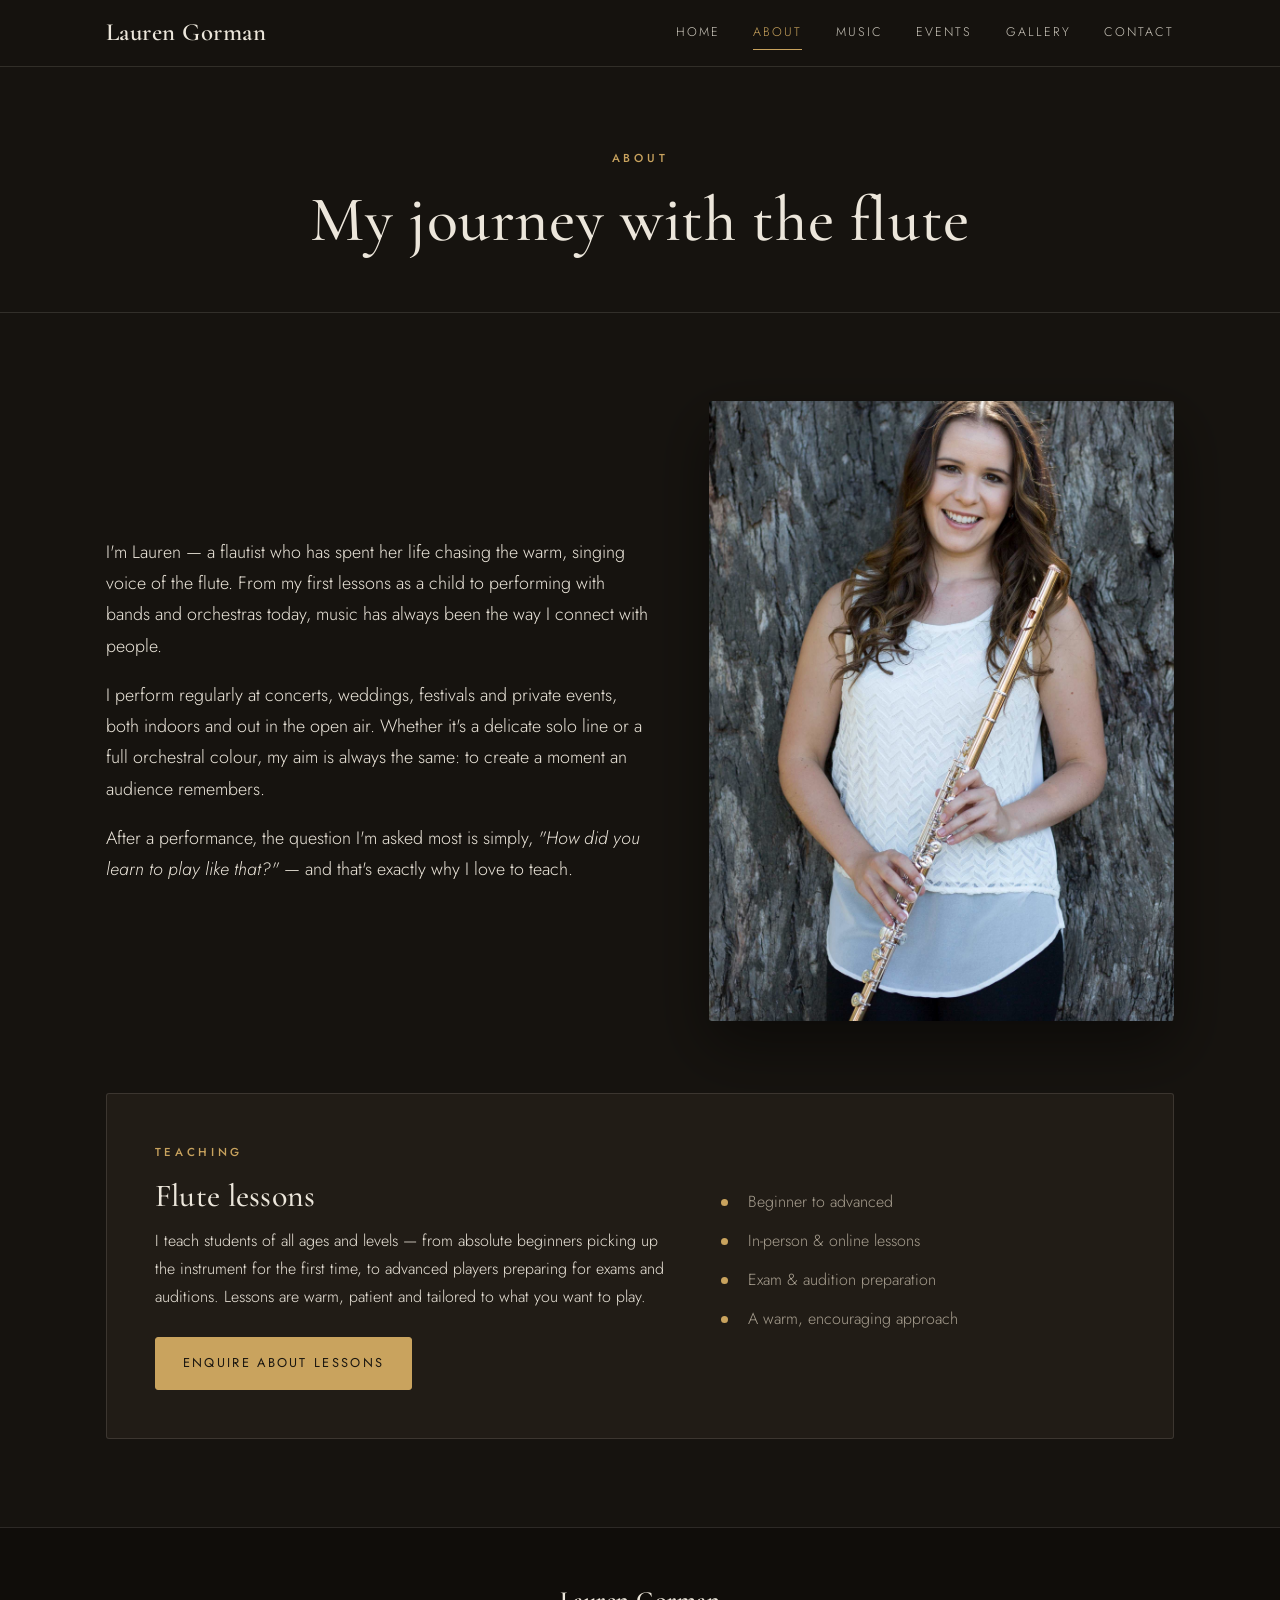
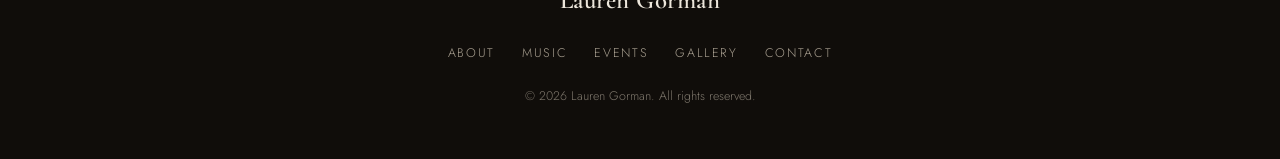
==== about.html @ fae6210b "Redesign as multi-page site with dark charcoal & gold theme Split into separate pages (Home, About, " ====
<!DOCTYPE html>
<html lang="en">
<head>
  <meta charset="UTF-8" />
  <meta name="viewport" content="width=device-width, initial-scale=1.0" />
  <title>About · Lauren Gorman</title>
  <meta name="description" content="Lauren Gorman's journey as a flautist — performing with orchestras and at events, and teaching flute to students of all levels." />

  <link rel="icon" href="data:image/svg+xml,%3Csvg xmlns='http://www.w3.org/2000/svg' viewBox='0 0 100 100'%3E%3Ctext y='.9em' font-size='90'%3E%F0%9F%8E%B5%3C/text%3E%3C/svg%3E" />
  <link rel="preconnect" href="https://fonts.googleapis.com" />
  <link rel="preconnect" href="https://fonts.gstatic.com" crossorigin />
  <link href="https://fonts.googleapis.com/css2?family=Cormorant+Garamond:ital,wght@0,400;0,500;0,600;1,400&family=Jost:wght@300;400;500&display=swap" rel="stylesheet" />
  <link rel="stylesheet" href="assets/css/style.css" />
</head>
<body>

  <header class="site-header" id="site-header">
    <div class="container header-inner">
      <a href="index.html" class="brand">Lauren&nbsp;Gorman</a>
      <nav class="nav" id="primary-nav" aria-label="Primary">
        <a href="index.html">Home</a>
        <a href="about.html" class="active">About</a>
        <a href="music.html">Music</a>
        <a href="events.html">Events</a>
        <a href="gallery.html">Gallery</a>
        <a href="contact.html">Contact</a>
      </nav>
      <button class="nav-toggle" id="nav-toggle" aria-label="Open menu" aria-expanded="false" aria-controls="primary-nav">
        <span></span><span></span><span></span>
      </button>
    </div>
  </header>

  <main>
    <div class="page-header">
      <div class="container">
        <p class="eyebrow">About</p>
        <h1>My journey with the flute</h1>
      </div>
    </div>

    <section class="section">
      <div class="container">
        <div class="about-grid">
          <div class="about-body reveal">
            <!-- TODO: Replace this bio with your own words. -->
            <p>
              I'm Lauren — a flautist who has spent her life chasing the warm,
              singing voice of the flute. From my first lessons as a child to
              performing with bands and orchestras today, music has always been
              the way I connect with people.
            </p>
            <p>
              I perform regularly at concerts, weddings, festivals and private
              events, both indoors and out in the open air. Whether it's a
              delicate solo line or a full orchestral colour, my aim is always
              the same: to create a moment an audience remembers.
            </p>
            <p>
              After a performance, the question I'm asked most is simply,
              <em>"How did you learn to play like that?"</em> — and that's exactly
              why I love to teach.
            </p>
          </div>

          <div class="about-portrait reveal">
            <img src="assets/img/lauren-12.jpg" alt="Lauren Gorman with her flute" />
          </div>
        </div>

        <!-- Teaching -->
        <div class="lessons reveal" id="lessons">
          <div class="lessons-grid">
            <div>
              <p class="eyebrow">Teaching</p>
              <h2>Flute lessons</h2>
              <p>
                I teach students of all ages and levels — from absolute beginners
                picking up the instrument for the first time, to advanced players
                preparing for exams and auditions. Lessons are warm, patient and
                tailored to what you want to play.
              </p>
              <a href="contact.html" class="btn btn-primary" style="margin-top:0.6rem">Enquire about lessons</a>
            </div>
            <ul class="tick-list">
              <li>Beginner to advanced</li>
              <li>In-person &amp; online lessons</li>
              <li>Exam &amp; audition preparation</li>
              <li>A warm, encouraging approach</li>
            </ul>
          </div>
        </div>
      </div>
    </section>
  </main>

  <footer class="site-footer">
    <div class="container footer-inner">
      <span class="brand">Lauren Gorman</span>
      <nav class="footer-nav" aria-label="Footer">
        <a href="about.html">About</a>
        <a href="music.html">Music</a>
        <a href="events.html">Events</a>
        <a href="gallery.html">Gallery</a>
        <a href="contact.html">Contact</a>
      </nav>
      <p class="copyright">© <span id="year"></span> Lauren Gorman. All rights reserved.</p>
    </div>
  </footer>

  <script src="assets/js/main.js"></script>
</body>
</html>
---- assets/css/style.css ----
/* =========================================================
   Lauren Gorman — Flautist
   Dark theme · Charcoal & Gold · multi-page
   ========================================================= */

:root {
  --bg:        #16130f;   /* near-black charcoal        */
  --surface:   #211c16;   /* cards / panels             */
  --surface-2: #2b251d;   /* hover / raised             */
  --text:      #ece6db;   /* warm off-white             */
  --muted:     #a89f90;   /* secondary text             */
  --line:      rgba(236, 230, 219, 0.13);
  --accent:    #c9a35e;   /* antique gold               */
  --accent-dk: #b08842;

  --serif: "Cormorant Garamond", Georgia, "Times New Roman", serif;
  --sans:  "Jost", -apple-system, BlinkMacSystemFont, "Segoe UI", sans-serif;

  --maxw: 1120px;
  --radius: 3px;
  --shadow: 0 24px 60px rgba(0, 0, 0, 0.45);
  --header-h: 76px;
}

/* ---------- Base ---------- */
* { box-sizing: border-box; }

html { scroll-behavior: smooth; }

body {
  margin: 0;
  font-family: var(--sans);
  font-weight: 300;
  color: var(--text);
  background: var(--bg);
  line-height: 1.75;
  -webkit-font-smoothing: antialiased;
}

img { max-width: 100%; display: block; }
a { color: inherit; text-decoration: none; }

h1, h2, h3 {
  font-family: var(--serif);
  font-weight: 500;
  line-height: 1.12;
  margin: 0;
  letter-spacing: 0.01em;
}
p { margin: 0 0 1rem; }
p:last-child { margin-bottom: 0; }

.container {
  width: 100%;
  max-width: var(--maxw);
  margin: 0 auto;
  padding: 0 1.6rem;
}

.eyebrow {
  font-family: var(--sans);
  font-weight: 500;
  text-transform: uppercase;
  letter-spacing: 0.32em;
  font-size: 0.72rem;
  color: var(--accent);
  margin: 0 0 1rem;
}

em { color: var(--text); font-style: italic; }

/* ---------- Buttons ---------- */
.btn {
  display: inline-block;
  font-family: var(--sans);
  font-weight: 400;
  font-size: 0.8rem;
  letter-spacing: 0.18em;
  text-transform: uppercase;
  padding: 0.9rem 1.7rem;
  border-radius: var(--radius);
  cursor: pointer;
  transition: all 0.25s ease;
  border: 1px solid transparent;
  white-space: nowrap;
}
.btn-primary {
  background: var(--accent);
  color: #1a1610;
  border-color: var(--accent);
}
.btn-primary:hover { background: var(--accent-dk); border-color: var(--accent-dk); }
.btn-ghost {
  background: transparent;
  color: var(--text);
  border-color: rgba(236, 230, 219, 0.32);
}
.btn-ghost:hover { border-color: var(--accent); color: var(--accent); }
.btn-sm { padding: 0.6rem 1.15rem; font-size: 0.72rem; }
.btn-block { width: 100%; text-align: center; }

.text-link {
  color: var(--accent);
  font-size: 0.95rem;
  letter-spacing: 0.04em;
  border-bottom: 1px solid transparent;
  transition: border-color 0.25s ease;
}
.text-link:hover { border-color: var(--accent); }

/* ---------- Header / Nav ---------- */
.site-header {
  position: fixed;
  top: 0; left: 0; right: 0;
  z-index: 50;
  padding: 0.7rem 0;
  background: rgba(22, 19, 15, 0.85);
  backdrop-filter: blur(10px);
  border-bottom: 1px solid var(--line);
  transition: background 0.35s ease, border-color 0.35s ease, padding 0.35s ease;
}
/* Transparent header only while at the top of the HOME page */
body.home .site-header {
  background: transparent;
  border-bottom-color: transparent;
}
body.home .site-header.scrolled {
  background: rgba(22, 19, 15, 0.9);
  border-bottom-color: var(--line);
}
.header-inner {
  display: flex;
  align-items: center;
  justify-content: space-between;
}
.brand {
  font-family: var(--serif);
  font-size: 1.55rem;
  font-weight: 600;
  letter-spacing: 0.02em;
  color: var(--text);
}
.nav { display: flex; gap: 2.1rem; }
.nav a {
  font-size: 0.78rem;
  letter-spacing: 0.16em;
  text-transform: uppercase;
  color: var(--text);
  position: relative;
  padding: 0.4rem 0;
  opacity: 0.85;
  transition: opacity 0.25s ease, color 0.25s ease;
}
.nav a::after {
  content: "";
  position: absolute;
  left: 0; bottom: 0;
  width: 0; height: 1px;
  background: var(--accent);
  transition: width 0.3s ease;
}
.nav a:hover { opacity: 1; color: var(--accent); }
.nav a:hover::after { width: 100%; }
.nav a.active { color: var(--accent); opacity: 1; }
.nav a.active::after { width: 100%; }

.nav-toggle {
  display: none;
  flex-direction: column;
  gap: 5px;
  background: none;
  border: 0;
  cursor: pointer;
  padding: 6px;
  z-index: 60;
}
.nav-toggle span {
  width: 24px; height: 2px;
  background: var(--text);
  transition: transform 0.3s ease, opacity 0.3s ease;
}
.nav-toggle.open span:nth-child(1) { transform: translateY(7px) rotate(45deg); }
.nav-toggle.open span:nth-child(2) { opacity: 0; }
.nav-toggle.open span:nth-child(3) { transform: translateY(-7px) rotate(-45deg); }

/* ---------- Home hero (full-bleed) ---------- */
.hero {
  position: relative;
  min-height: 100vh;
  min-height: 100svh;
  display: flex;
  align-items: flex-end;
  color: var(--text);
  overflow: hidden;
}
.hero-bg {
  position: absolute;
  inset: 0;
  z-index: 0;
  background-image: url("../img/lauren-12.jpg");
  background-size: cover;
  background-position: 50% 28%;
  transform: scale(1.04);
}
.hero::before {
  content: "";
  position: absolute;
  inset: 0;
  z-index: 1;
  background:
    linear-gradient(to top, rgba(15, 12, 9, 0.97) 0%, rgba(15, 12, 9, 0.86) 28%, rgba(15, 12, 9, 0.55) 50%, rgba(15, 12, 9, 0.4) 70%, rgba(15, 12, 9, 0.5) 100%),
    linear-gradient(to right, rgba(15, 12, 9, 0.55) 0%, rgba(15, 12, 9, 0.12) 58%, rgba(15, 12, 9, 0) 85%);
}
.hero-inner {
  position: relative;
  z-index: 2;
  padding-bottom: 9vh;
  padding-top: calc(var(--header-h) + 2rem);
  max-width: 760px;
}
.hero .eyebrow { color: var(--accent); }
.hero h1 {
  font-size: clamp(3.4rem, 9vw, 6.6rem);
  line-height: 1.02;
  margin-bottom: 1.3rem;
  text-shadow: 0 2px 30px rgba(0, 0, 0, 0.4);
}
.hero .lede {
  font-size: clamp(1.1rem, 2.2vw, 1.35rem);
  color: #e6ddcd;
  max-width: 38ch;
  margin-bottom: 2.2rem;
  font-weight: 300;
}
.hero-actions { display: flex; flex-wrap: wrap; gap: 0.9rem; }

/* ---------- Page header (inner pages) ---------- */
.page-header {
  padding: calc(var(--header-h) + 4.5rem) 0 3.5rem;
  text-align: center;
  border-bottom: 1px solid var(--line);
}
.page-header h1 { font-size: clamp(2.6rem, 6vw, 4rem); }
.page-header .sub { color: var(--muted); margin-top: 0.9rem; font-size: 1.1rem; }

/* ---------- Sections ---------- */
.section { padding: 5.5rem 0; }
.section-tight { padding: 4rem 0; }
.section-head {
  text-align: center;
  max-width: 640px;
  margin: 0 auto 3rem;
}
.section-head h2 { font-size: clamp(2rem, 4vw, 2.8rem); }
.section-sub { color: var(--muted); margin-top: 0.7rem; font-size: 1.05rem; }

.divider { height: 1px; background: var(--line); border: 0; margin: 0; }

/* ---------- About ---------- */
.about-grid {
  display: grid;
  grid-template-columns: 1fr 0.85fr;
  gap: 3.5rem;
  align-items: center;
}
.about-portrait img {
  width: 100%;
  border-radius: var(--radius);
  box-shadow: var(--shadow);
  aspect-ratio: 3 / 4;
  object-fit: cover;
  filter: grayscale(0.1) contrast(1.02);
}
.about-body p { font-size: 1.12rem; }
.about-body p + p { margin-top: 1.1rem; }

.lessons {
  margin-top: 4.5rem;
  background: var(--surface);
  border: 1px solid var(--line);
  border-radius: var(--radius);
  padding: 3rem;
}
.lessons h2 { font-size: 2rem; margin-bottom: 0.8rem; }
.lessons-grid {
  display: grid;
  grid-template-columns: 1.3fr 1fr;
  gap: 2.5rem;
  align-items: center;
}
.tick-list { list-style: none; padding: 0; margin: 0; }
.tick-list li {
  position: relative;
  padding-left: 1.7rem;
  margin-bottom: 0.7rem;
  color: var(--muted);
}
.tick-list li::before {
  content: "";
  position: absolute;
  left: 0; top: 0.7em;
  width: 7px; height: 7px;
  background: var(--accent);
  border-radius: 50%;
}

/* ---------- Music ---------- */
.music-grid {
  display: grid;
  grid-template-columns: 1fr 1fr;
  gap: 1.6rem;
  max-width: 900px;
  margin: 0 auto;
}
.music-item {
  background: var(--surface);
  border: 1px solid var(--line);
  border-radius: var(--radius);
  padding: 0.7rem;
}
.music-item iframe { display: block; border-radius: 2px; }
.center-link { text-align: center; margin-top: 2.4rem; }

/* ---------- Events ---------- */
.event-list { list-style: none; margin: 0 auto; padding: 0; max-width: 820px; }
.event {
  display: grid;
  grid-template-columns: auto 1fr auto;
  gap: 1.8rem;
  align-items: center;
  padding: 1.8rem 0;
  border-bottom: 1px solid var(--line);
}
.event:first-child { border-top: 1px solid var(--line); }
.event-date {
  display: flex;
  flex-direction: column;
  align-items: center;
  justify-content: center;
  width: 76px; height: 76px;
  border: 1px solid var(--accent);
  border-radius: var(--radius);
  color: var(--accent);
}
.event-date .day { font-family: var(--serif); font-size: 1.8rem; line-height: 1; }
.event-date .mon { text-transform: uppercase; letter-spacing: 0.15em; font-size: 0.68rem; }
.event-info h3 { font-size: 1.5rem; margin-bottom: 0.25rem; }
.event-meta { color: var(--accent); font-size: 0.82rem; letter-spacing: 0.07em; margin-bottom: 0.45rem; }
.event-info p:last-child { color: var(--muted); }

/* ---------- Gallery ---------- */
.gallery-grid {
  display: grid;
  grid-template-columns: repeat(3, 1fr);
  gap: 1rem;
}
.gallery-item {
  margin: 0;
  aspect-ratio: 1 / 1;
  overflow: hidden;
  border-radius: var(--radius);
  background: var(--surface);
}
.gallery-item img {
  width: 100%; height: 100%;
  object-fit: cover;
  cursor: zoom-in;
  transition: transform 0.6s ease, filter 0.4s ease;
  filter: grayscale(0.08);
}
.gallery-item:not(.placeholder):hover img { transform: scale(1.06); filter: none; }
.gallery-item.placeholder {
  display: flex;
  align-items: center;
  justify-content: center;
  border: 1px dashed var(--line);
  background:
    repeating-linear-gradient(45deg, transparent, transparent 13px, rgba(201,163,94,0.05) 13px, rgba(201,163,94,0.05) 26px);
}
.gallery-item.placeholder span {
  font-size: 0.74rem;
  letter-spacing: 0.2em;
  text-transform: uppercase;
  color: var(--muted);
}

/* ---------- Contact ---------- */
.contact-grid {
  display: grid;
  grid-template-columns: 1fr 1fr;
  gap: 3.5rem;
  align-items: start;
}
.contact-details { list-style: none; padding: 0; margin: 0 0 1.8rem; }
.contact-details li {
  padding: 1rem 0;
  border-bottom: 1px solid var(--line);
  display: flex;
  flex-direction: column;
}
.contact-details .label {
  font-size: 0.7rem;
  text-transform: uppercase;
  letter-spacing: 0.22em;
  color: var(--accent);
  margin-bottom: 0.2rem;
}
.contact-details a:hover { color: var(--accent); }

.social { display: flex; gap: 1rem; margin: 1.8rem 0 2.6rem; }
.social a {
  width: 46px; height: 46px;
  display: flex; align-items: center; justify-content: center;
  border: 1px solid var(--line);
  border-radius: 50%;
  color: var(--text);
  transition: all 0.25s ease;
}
.social a:hover { border-color: var(--accent); color: var(--accent); transform: translateY(-3px); }

.subscribe h3 { font-size: 1.6rem; margin-bottom: 0.4rem; }
.subscribe p { color: var(--muted); margin-bottom: 1rem; }
.subscribe-form { display: flex; gap: 0.6rem; flex-wrap: wrap; }
.subscribe-form input { flex: 1 1 200px; }

/* Forms */
input, textarea {
  width: 100%;
  font-family: var(--sans);
  font-size: 1rem;
  font-weight: 300;
  color: var(--text);
  background: var(--surface);
  border: 1px solid var(--line);
  border-radius: var(--radius);
  padding: 0.85rem 0.95rem;
  transition: border-color 0.25s ease, background 0.25s ease;
}
input::placeholder, textarea::placeholder { color: #7e776c; }
input:focus, textarea:focus { outline: none; border-color: var(--accent); background: var(--surface-2); }
textarea { resize: vertical; }

.contact-form label { display: block; margin-bottom: 1.2rem; }
.contact-form label span {
  display: block;
  font-size: 0.72rem;
  text-transform: uppercase;
  letter-spacing: 0.18em;
  color: var(--muted);
  margin-bottom: 0.45rem;
}

/* ---------- Footer ---------- */
.site-footer {
  background: #100d0a;
  border-top: 1px solid var(--line);
  padding: 3.2rem 0;
}
.footer-inner {
  display: flex;
  flex-direction: column;
  align-items: center;
  gap: 1.3rem;
  text-align: center;
}
.footer-nav { display: flex; gap: 1.7rem; flex-wrap: wrap; justify-content: center; }
.footer-nav a {
  font-size: 0.78rem;
  letter-spacing: 0.13em;
  text-transform: uppercase;
  color: var(--muted);
}
.footer-nav a:hover { color: var(--accent); }
.copyright { font-size: 0.78rem; color: #7e776c; margin: 0; }

/* ---------- Lightbox ---------- */
.lightbox {
  position: fixed;
  inset: 0;
  background: rgba(8, 6, 4, 0.94);
  display: none;
  align-items: center;
  justify-content: center;
  z-index: 100;
  padding: 2rem;
}
.lightbox.open { display: flex; }
.lightbox img {
  max-width: 90vw;
  max-height: 88vh;
  border-radius: var(--radius);
  box-shadow: var(--shadow);
}
.lightbox-close {
  position: absolute;
  top: 1.2rem; right: 1.6rem;
  background: none;
  border: 0;
  color: var(--text);
  font-size: 2.6rem;
  line-height: 1;
  cursor: pointer;
}
.lightbox-close:hover { color: var(--accent); }

/* ---------- Scroll reveal ---------- */
.reveal {
  opacity: 0;
  transform: translateY(26px);
  transition: opacity 0.8s ease, transform 0.8s ease;
}
.reveal.in-view { opacity: 1; transform: none; }

/* =========================================================
   Responsive
   ========================================================= */
@media (max-width: 880px) {
  .about-grid,
  .lessons-grid,
  .music-grid,
  .contact-grid { grid-template-columns: 1fr; gap: 2.2rem; }

  .about-portrait { max-width: 380px; }
  .gallery-grid { grid-template-columns: repeat(2, 1fr); }

  /* Mobile slide-in nav */
  .nav {
    position: fixed;
    top: 0; right: 0;
    height: 100vh; height: 100svh;
    width: min(78vw, 320px);
    background: var(--surface);
    box-shadow: -14px 0 50px rgba(0, 0, 0, 0.5);
    flex-direction: column;
    gap: 1.5rem;
    padding: 6rem 2rem 2rem;
    transform: translateX(100%);
    transition: transform 0.35s ease;
  }
  .nav.open { transform: translateX(0); }
  .nav a { font-size: 1rem; opacity: 1; }
  .nav-toggle { display: flex; }
  /* Header always solid on mobile, even on home */
  body.home .site-header { background: rgba(22, 19, 15, 0.9); border-bottom-color: var(--line); }
}

@media (max-width: 560px) {
  .section { padding: 4rem 0; }
  .lessons { padding: 2rem 1.5rem; }
  .event { grid-template-columns: auto 1fr; }
  .event-action { grid-column: 1 / -1; }
  .gallery-grid { grid-template-columns: 1fr 1fr; }
  .subscribe-form { flex-direction: column; }
  .subscribe-form .btn { width: 100%; }
  .hero-actions .btn { flex: 1 1 auto; text-align: center; }
}

/* Reduced motion */
@media (prefers-reduced-motion: reduce) {
  html { scroll-behavior: auto; }
  .reveal { opacity: 1; transform: none; transition: none; }
  * { transition: none !important; }
}
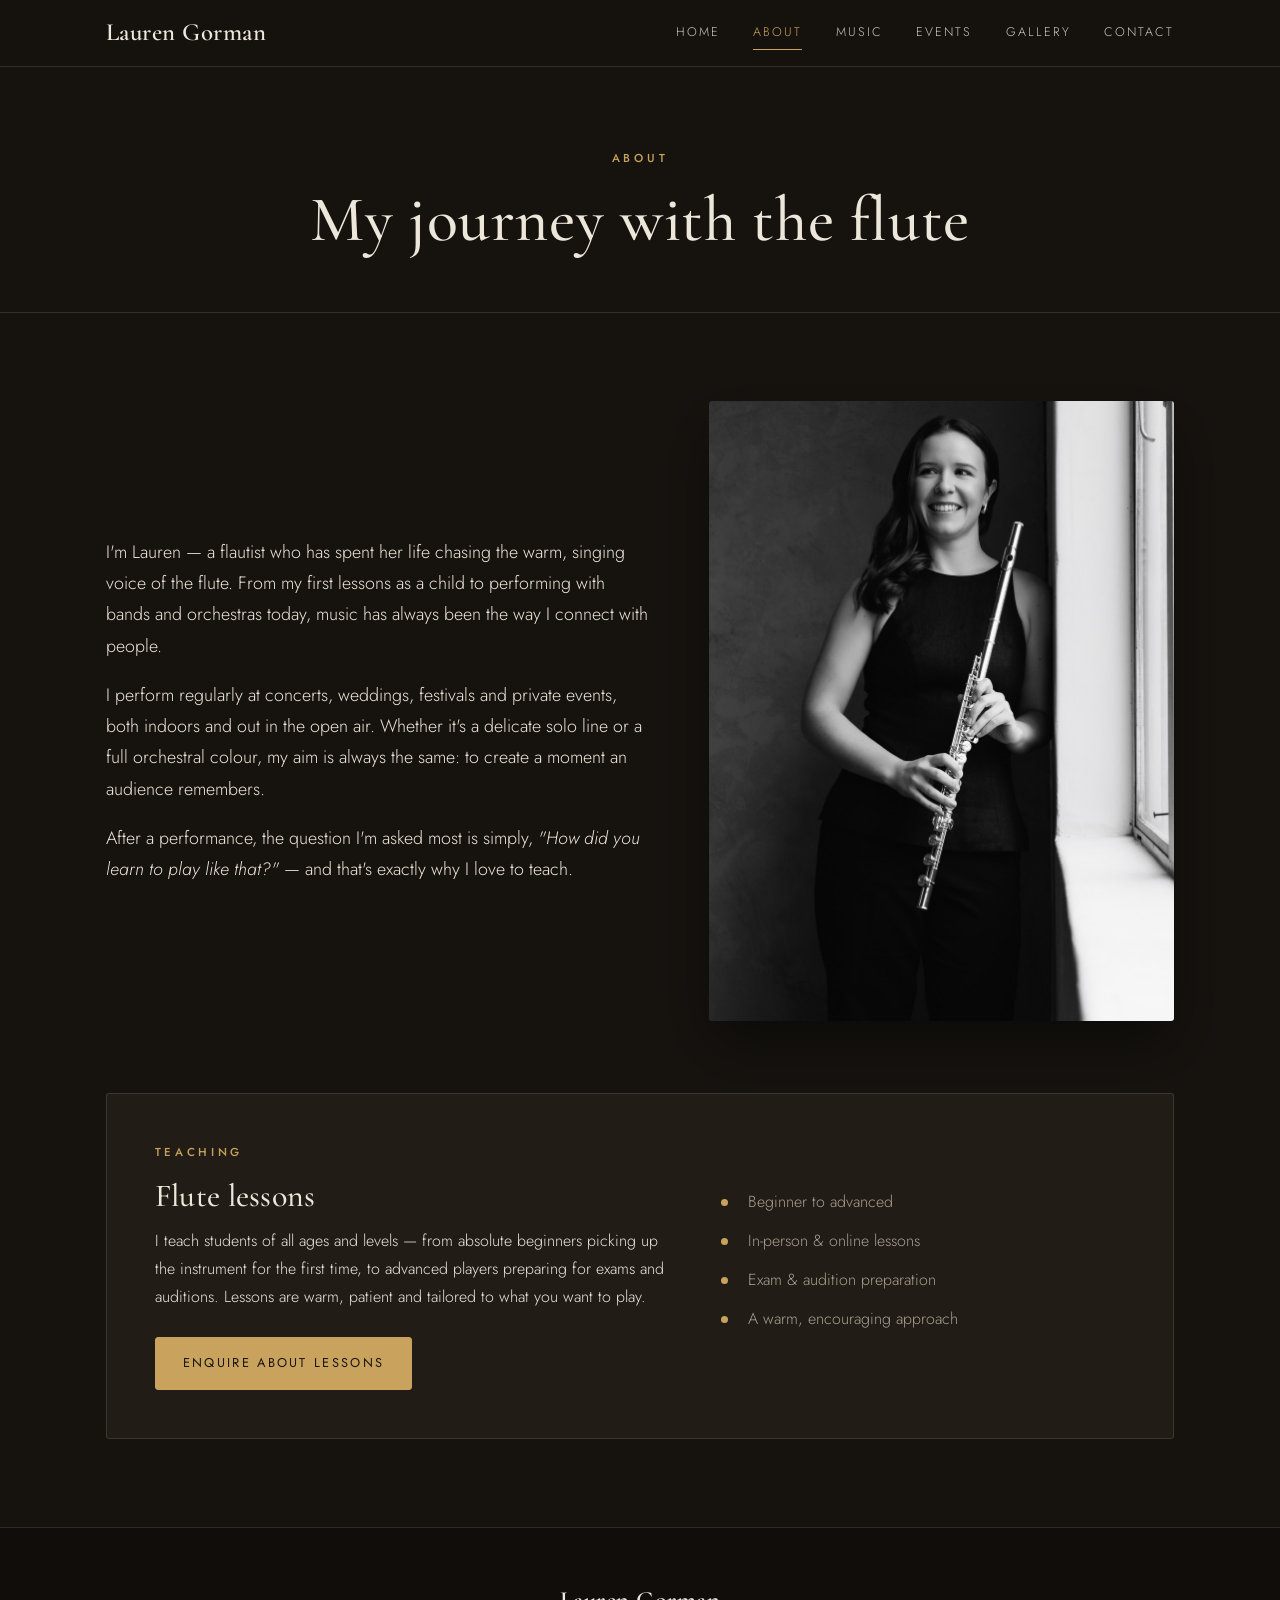
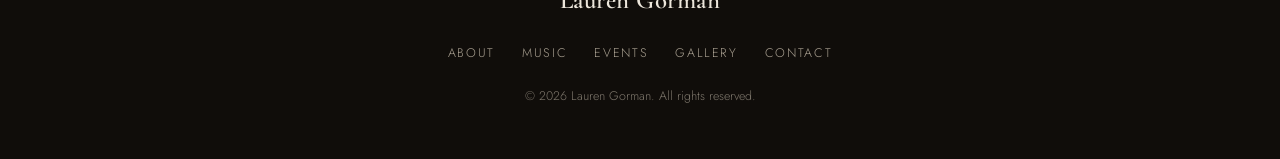
==== commit 9d169098: "Redesign home, add cover + B&W About photo, add real events, wire form - Home: plain image-driven he" ====
--- a/about.html
+++ b/about.html
@@ -64,7 +64,7 @@
           </div>
 
           <div class="about-portrait reveal">
-            <img src="assets/img/lauren-12.jpg" alt="Lauren Gorman with her flute" />
+            <img src="assets/img/about-portrait.jpg" alt="Lauren Gorman with her flute" />
           </div>
         </div>
 
--- a/assets/css/style.css
+++ b/assets/css/style.css
@@ -197,10 +197,10 @@
   position: absolute;
   inset: 0;
   z-index: 0;
-  background-image: url("../img/lauren-12.jpg");
+  background-image: url("../img/cover.jpg");
   background-size: cover;
-  background-position: 50% 28%;
-  transform: scale(1.04);
+  background-position: 50% 25%;
+  transform: scale(1.02);
 }
 .hero::before {
   content: "";
@@ -231,6 +231,15 @@
   max-width: 38ch;
   margin-bottom: 2.2rem;
   font-weight: 300;
+}
+.hero .hero-sub {
+  font-family: var(--sans);
+  font-weight: 400;
+  font-size: 0.82rem;
+  letter-spacing: 0.3em;
+  text-transform: uppercase;
+  color: var(--muted);
+  margin: 0.7rem 0 0;
 }
 .hero-actions { display: flex; flex-wrap: wrap; gap: 0.9rem; }
 
@@ -545,14 +554,41 @@
 }
 
 @media (max-width: 560px) {
-  .section { padding: 4rem 0; }
-  .lessons { padding: 2rem 1.5rem; }
-  .event { grid-template-columns: auto 1fr; }
+  .section { padding: 3.5rem 0; }
+  .lessons { padding: 2rem 1.4rem; margin-top: 3rem; }
+  .lessons-grid { gap: 1.6rem; }
+  .lessons h2 { font-size: 1.8rem; }
+
+  .event { grid-template-columns: auto 1fr; gap: 1.1rem 1.2rem; padding: 1.4rem 0; }
   .event-action { grid-column: 1 / -1; }
-  .gallery-grid { grid-template-columns: 1fr 1fr; }
+  .event-date { width: 64px; height: 64px; }
+  .event-info h3 { font-size: 1.3rem; }
+
+  .gallery-grid { grid-template-columns: 1fr 1fr; gap: 0.7rem; }
   .subscribe-form { flex-direction: column; }
+  .subscribe-form input { flex: 0 0 auto; width: 100%; } /* avoid 200px flex-basis becoming the height when stacked */
   .subscribe-form .btn { width: 100%; }
-  .hero-actions .btn { flex: 1 1 auto; text-align: center; }
+
+  /* Inner page headers: trim the empty space at the top */
+  .page-header { padding: calc(var(--header-h) + 2.2rem) 0 2.4rem; }
+  .page-header .sub { font-size: 1rem; }
+  .section-head { margin-bottom: 2.2rem; }
+
+  /* Hero: lighter and less "stacked" on phones */
+  .hero .eyebrow { font-size: 0.64rem; letter-spacing: 0.22em; margin-bottom: 0.8rem; }
+  .hero h1 { font-size: clamp(2.3rem, 10.5vw, 3rem); margin-bottom: 0.9rem; }
+  .hero .lede { font-size: 1.05rem; margin-bottom: 1.7rem; }
+  .hero-inner { padding-bottom: 7vh; }
+
+  .hero-actions { gap: 0.7rem; }
+  .hero-actions .btn {
+    flex: 1 1 0;
+    text-align: center;
+    padding: 0.85rem 0.6rem;
+    font-size: 0.72rem;
+    letter-spacing: 0.12em;
+  }
+  .hero-actions .btn-primary { flex-basis: 100%; } /* Listen on its own row, the two others share the next */
 }
 
 /* Reduced motion */
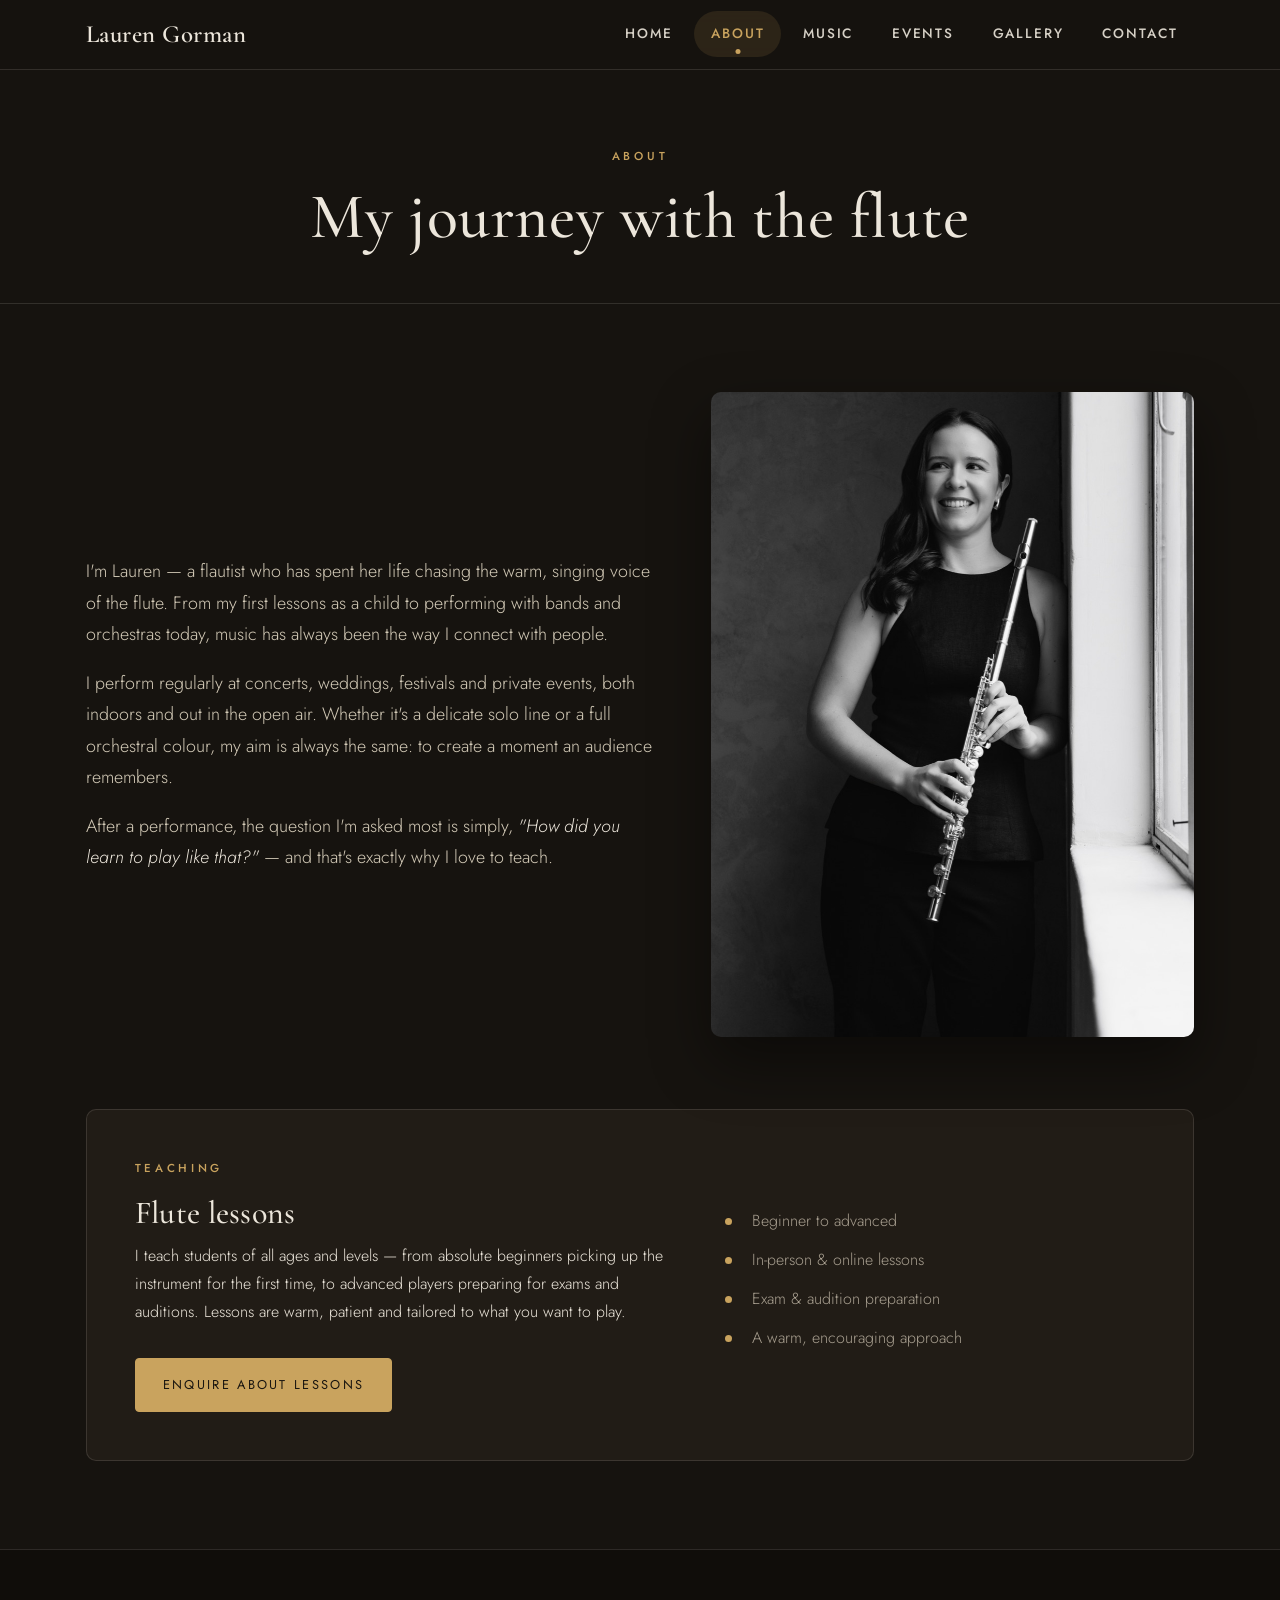
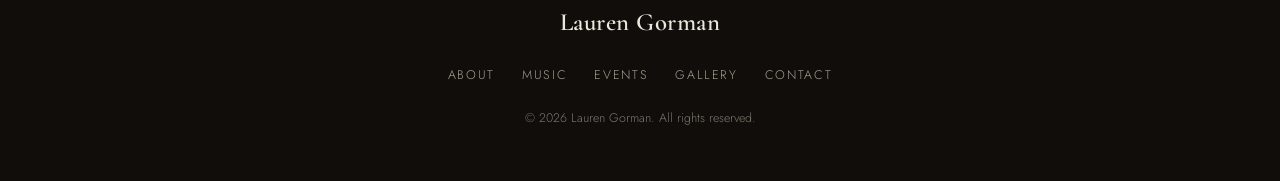
==== commit 593b3e2c: "Multi-page site with full-image hero and interactive nav - Show the whole cover photo on the home he" ====
--- a/about.html
+++ b/about.html
@@ -4,7 +4,7 @@
   <meta charset="UTF-8" />
   <meta name="viewport" content="width=device-width, initial-scale=1.0" />
   <title>About · Lauren Gorman</title>
-  <meta name="description" content="Lauren Gorman's journey as a flautist — performing with orchestras and at events, and teaching flute to students of all levels." />
+  <meta name="description" content="Lauren Gorman's journey as a flautist — performing with Orchestra Victoria and teaching flute to students of all levels." />
 
   <link rel="icon" href="data:image/svg+xml,%3Csvg xmlns='http://www.w3.org/2000/svg' viewBox='0 0 100 100'%3E%3Ctext y='.9em' font-size='90'%3E%F0%9F%8E%B5%3C/text%3E%3C/svg%3E" />
   <link rel="preconnect" href="https://fonts.googleapis.com" />
@@ -14,7 +14,7 @@
 </head>
 <body>
 
-  <header class="site-header" id="site-header">
+  <header class="site-header scrolled" id="site-header">
     <div class="container header-inner">
       <a href="index.html" class="brand">Lauren&nbsp;Gorman</a>
       <nav class="nav" id="primary-nav" aria-label="Primary">
@@ -43,7 +43,7 @@
       <div class="container">
         <div class="about-grid">
           <div class="about-body reveal">
-            <!-- TODO: Replace this bio with your own words. -->
+            <!-- TODO: replace this bio with your own words. -->
             <p>
               I'm Lauren — a flautist who has spent her life chasing the warm,
               singing voice of the flute. From my first lessons as a child to
@@ -68,19 +68,18 @@
           </div>
         </div>
 
-        <!-- Teaching -->
         <div class="lessons reveal" id="lessons">
           <div class="lessons-grid">
             <div>
               <p class="eyebrow">Teaching</p>
-              <h2>Flute lessons</h2>
+              <h3>Flute lessons</h3>
               <p>
                 I teach students of all ages and levels — from absolute beginners
                 picking up the instrument for the first time, to advanced players
                 preparing for exams and auditions. Lessons are warm, patient and
                 tailored to what you want to play.
               </p>
-              <a href="contact.html" class="btn btn-primary" style="margin-top:0.6rem">Enquire about lessons</a>
+              <a href="contact.html" class="btn btn-primary" style="margin-top:1rem">Enquire about lessons</a>
             </div>
             <ul class="tick-list">
               <li>Beginner to advanced</li>
--- a/assets/css/style.css
+++ b/assets/css/style.css
@@ -1,31 +1,45 @@
 /* =========================================================
    Lauren Gorman — Flautist
-   Dark theme · Charcoal & Gold · multi-page
+   One-page · Dark Charcoal & Gold
    ========================================================= */
 
 :root {
-  --bg:        #16130f;   /* near-black charcoal        */
-  --surface:   #211c16;   /* cards / panels             */
-  --surface-2: #2b251d;   /* hover / raised             */
-  --text:      #ece6db;   /* warm off-white             */
-  --muted:     #a89f90;   /* secondary text             */
-  --line:      rgba(236, 230, 219, 0.13);
-  --accent:    #c9a35e;   /* antique gold               */
-  --accent-dk: #b08842;
-
+  /* Palette */
+  --bg:         #16130f;   /* near-black charcoal        */
+  --bg-alt:     #1c1813;   /* alternating section        */
+  --surface:    #211c16;   /* cards / inputs / raised    */
+  --surface-2:  #2b251d;   /* hover / stronger raised    */
+  --text:       #ece6db;   /* warm off-white             */
+  --text-2:     #d4cbb8;
+  --muted:      #a89f90;
+  --line:       rgba(236, 230, 219, 0.13);
+  --line-2:     rgba(236, 230, 219, 0.22);
+  --accent:     #c9a35e;   /* antique gold               */
+  --accent-dk:  #b08842;
+  --white:      #ffffff;
+
+  /* Fonts */
   --serif: "Cormorant Garamond", Georgia, "Times New Roman", serif;
   --sans:  "Jost", -apple-system, BlinkMacSystemFont, "Segoe UI", sans-serif;
 
-  --maxw: 1120px;
-  --radius: 3px;
+  /* Layout */
+  --maxw: 1160px;
+  --radius: 4px;
+  --radius-lg: 10px;
+  --shadow-sm: 0 2px 10px rgba(0, 0, 0, 0.25);
   --shadow: 0 24px 60px rgba(0, 0, 0, 0.45);
-  --header-h: 76px;
+  --header-h: 74px;
+
+  /* Motion */
+  --ease: cubic-bezier(0.22, 0.61, 0.36, 1);
+  --ease-out: cubic-bezier(0.16, 1, 0.3, 1);
+  --dur: 0.4s;
 }
 
 /* ---------- Base ---------- */
-* { box-sizing: border-box; }
-
-html { scroll-behavior: smooth; }
+*, *::before, *::after { box-sizing: border-box; }
+
+html { scroll-behavior: smooth; scroll-padding-top: var(--header-h); }
 
 body {
   margin: 0;
@@ -35,17 +49,19 @@
   background: var(--bg);
   line-height: 1.75;
   -webkit-font-smoothing: antialiased;
+  text-rendering: optimizeLegibility;
 }
 
 img { max-width: 100%; display: block; }
 a { color: inherit; text-decoration: none; }
 
-h1, h2, h3 {
+h1, h2, h3, h4 {
   font-family: var(--serif);
   font-weight: 500;
   line-height: 1.12;
+  letter-spacing: 0.01em;
+  color: var(--text);
   margin: 0;
-  letter-spacing: 0.01em;
 }
 p { margin: 0 0 1rem; }
 p:last-child { margin-bottom: 0; }
@@ -80,22 +96,29 @@
   padding: 0.9rem 1.7rem;
   border-radius: var(--radius);
   cursor: pointer;
-  transition: all 0.25s ease;
+  transition: transform var(--dur) var(--ease-out),
+              background var(--dur) var(--ease),
+              border-color var(--dur) var(--ease),
+              color var(--dur) var(--ease);
   border: 1px solid transparent;
   white-space: nowrap;
 }
+.btn:active { transform: translateY(1px); }
+
 .btn-primary {
   background: var(--accent);
   color: #1a1610;
   border-color: var(--accent);
 }
 .btn-primary:hover { background: var(--accent-dk); border-color: var(--accent-dk); }
+
 .btn-ghost {
   background: transparent;
   color: var(--text);
-  border-color: rgba(236, 230, 219, 0.32);
+  border-color: var(--line-2);
 }
 .btn-ghost:hover { border-color: var(--accent); color: var(--accent); }
+
 .btn-sm { padding: 0.6rem 1.15rem; font-size: 0.72rem; }
 .btn-block { width: 100%; text-align: center; }
 
@@ -104,7 +127,7 @@
   font-size: 0.95rem;
   letter-spacing: 0.04em;
   border-bottom: 1px solid transparent;
-  transition: border-color 0.25s ease;
+  transition: border-color var(--dur) var(--ease);
 }
 .text-link:hover { border-color: var(--accent); }
 
@@ -114,18 +137,14 @@
   top: 0; left: 0; right: 0;
   z-index: 50;
   padding: 0.7rem 0;
-  background: rgba(22, 19, 15, 0.85);
-  backdrop-filter: blur(10px);
-  border-bottom: 1px solid var(--line);
-  transition: background 0.35s ease, border-color 0.35s ease, padding 0.35s ease;
-}
-/* Transparent header only while at the top of the HOME page */
-body.home .site-header {
-  background: transparent;
-  border-bottom-color: transparent;
-}
-body.home .site-header.scrolled {
-  background: rgba(22, 19, 15, 0.9);
+  background: rgba(22, 19, 15, 0.65);
+  backdrop-filter: saturate(140%) blur(12px);
+  -webkit-backdrop-filter: saturate(140%) blur(12px);
+  border-bottom: 1px solid transparent;
+  transition: background var(--dur) var(--ease), border-color var(--dur) var(--ease);
+}
+.site-header.scrolled {
+  background: rgba(22, 19, 15, 0.88);
   border-bottom-color: var(--line);
 }
 .header-inner {
@@ -140,29 +159,44 @@
   letter-spacing: 0.02em;
   color: var(--text);
 }
-.nav { display: flex; gap: 2.1rem; }
+.nav { display: flex; gap: 0.3rem; }
 .nav a {
-  font-size: 0.78rem;
-  letter-spacing: 0.16em;
+  font-family: var(--sans);
+  font-size: 0.85rem;
+  font-weight: 500;
+  letter-spacing: 0.14em;
   text-transform: uppercase;
   color: var(--text);
+  padding: 0.7rem 1.05rem;
+  border-radius: 999px;
   position: relative;
-  padding: 0.4rem 0;
-  opacity: 0.85;
-  transition: opacity 0.25s ease, color 0.25s ease;
-}
-.nav a::after {
+  opacity: 0.9;
+  transition: color var(--dur) var(--ease),
+              background var(--dur) var(--ease),
+              opacity var(--dur) var(--ease),
+              transform var(--dur) var(--ease-out);
+}
+.nav a:hover {
+  color: var(--accent);
+  background: rgba(201, 163, 94, 0.10);
+  opacity: 1;
+  transform: translateY(-1px);
+}
+.nav a.active {
+  color: var(--accent);
+  opacity: 1;
+  background: rgba(201, 163, 94, 0.12);
+}
+.nav a.active::before {
   content: "";
   position: absolute;
-  left: 0; bottom: 0;
-  width: 0; height: 1px;
+  left: 50%;
+  bottom: 3px;
+  transform: translateX(-50%);
+  width: 5px; height: 5px;
+  border-radius: 50%;
   background: var(--accent);
-  transition: width 0.3s ease;
-}
-.nav a:hover { opacity: 1; color: var(--accent); }
-.nav a:hover::after { width: 100%; }
-.nav a.active { color: var(--accent); opacity: 1; }
-.nav a.active::after { width: 100%; }
+}
 
 .nav-toggle {
   display: none;
@@ -171,99 +205,120 @@
   background: none;
   border: 0;
   cursor: pointer;
-  padding: 6px;
+  padding: 8px;
   z-index: 60;
 }
 .nav-toggle span {
-  width: 24px; height: 2px;
+  width: 22px; height: 2px;
   background: var(--text);
-  transition: transform 0.3s ease, opacity 0.3s ease;
+  border-radius: 2px;
+  transition: transform var(--dur) var(--ease), opacity var(--dur) var(--ease);
 }
 .nav-toggle.open span:nth-child(1) { transform: translateY(7px) rotate(45deg); }
 .nav-toggle.open span:nth-child(2) { opacity: 0; }
 .nav-toggle.open span:nth-child(3) { transform: translateY(-7px) rotate(-45deg); }
 
-/* ---------- Home hero (full-bleed) ---------- */
+/* ---------- Hero: full-bleed blurred cover with name overlay ---------- */
 .hero {
   position: relative;
   min-height: 100vh;
   min-height: 100svh;
+  overflow: hidden;
   display: flex;
-  align-items: flex-end;
+  align-items: center;
+  justify-content: center;
   color: var(--text);
-  overflow: hidden;
-}
-.hero-bg {
+  text-align: center;
+  background: var(--bg);
+}
+.hero-image {
   position: absolute;
   inset: 0;
+  width: 100%;
+  height: 100%;
+  object-fit: contain;       /* show the whole photo, no cropping */
+  object-position: center;
+  background: var(--bg);     /* dark flanks on the sides */
   z-index: 0;
-  background-image: url("../img/cover.jpg");
-  background-size: cover;
-  background-position: 50% 25%;
-  transform: scale(1.02);
-}
-.hero::before {
+}
+.hero::after {
   content: "";
   position: absolute;
   inset: 0;
   z-index: 1;
   background:
-    linear-gradient(to top, rgba(15, 12, 9, 0.97) 0%, rgba(15, 12, 9, 0.86) 28%, rgba(15, 12, 9, 0.55) 50%, rgba(15, 12, 9, 0.4) 70%, rgba(15, 12, 9, 0.5) 100%),
-    linear-gradient(to right, rgba(15, 12, 9, 0.55) 0%, rgba(15, 12, 9, 0.12) 58%, rgba(15, 12, 9, 0) 85%);
-}
-.hero-inner {
+    radial-gradient(ellipse at center, rgba(15,12,9,0.35) 0%, rgba(15,12,9,0.7) 90%),
+    linear-gradient(to bottom, rgba(15,12,9,0.35) 0%, rgba(15,12,9,0.6) 100%);
+}
+.hero-content {
   position: relative;
   z-index: 2;
-  padding-bottom: 9vh;
-  padding-top: calc(var(--header-h) + 2rem);
-  max-width: 760px;
-}
-.hero .eyebrow { color: var(--accent); }
+  padding: calc(var(--header-h) + 1rem) 1.6rem 2rem;
+  max-width: 900px;
+}
+.hero .eyebrow {
+  color: var(--accent);
+  margin-bottom: 1.3rem;
+}
 .hero h1 {
-  font-size: clamp(3.4rem, 9vw, 6.6rem);
+  font-family: var(--serif);
+  font-size: clamp(3.4rem, 9vw, 7rem);
   line-height: 1.02;
-  margin-bottom: 1.3rem;
-  text-shadow: 0 2px 30px rgba(0, 0, 0, 0.4);
-}
-.hero .lede {
-  font-size: clamp(1.1rem, 2.2vw, 1.35rem);
-  color: #e6ddcd;
-  max-width: 38ch;
-  margin-bottom: 2.2rem;
-  font-weight: 300;
+  color: #fff;
+  margin: 0 0 1rem;
+  letter-spacing: 0.01em;
+  text-shadow: 0 4px 40px rgba(0, 0, 0, 0.35);
 }
 .hero .hero-sub {
   font-family: var(--sans);
   font-weight: 400;
-  font-size: 0.82rem;
-  letter-spacing: 0.3em;
+  font-size: 0.85rem;
+  letter-spacing: 0.32em;
   text-transform: uppercase;
-  color: var(--muted);
-  margin: 0.7rem 0 0;
-}
-.hero-actions { display: flex; flex-wrap: wrap; gap: 0.9rem; }
+  color: rgba(255, 255, 255, 0.82);
+  margin: 1.1rem 0 0;
+}
 
 /* ---------- Page header (inner pages) ---------- */
 .page-header {
-  padding: calc(var(--header-h) + 4.5rem) 0 3.5rem;
+  padding: calc(var(--header-h) + 4.5rem) 0 3.2rem;
   text-align: center;
   border-bottom: 1px solid var(--line);
 }
-.page-header h1 { font-size: clamp(2.6rem, 6vw, 4rem); }
-.page-header .sub { color: var(--muted); margin-top: 0.9rem; font-size: 1.1rem; }
+.page-header .eyebrow { margin-bottom: 0.9rem; }
+.page-header h1 {
+  font-size: clamp(2.6rem, 5.5vw, 4rem);
+  margin: 0;
+}
+.page-header .sub {
+  color: var(--muted);
+  margin: 1rem auto 0;
+  font-size: 1.05rem;
+  max-width: 620px;
+  line-height: 1.7;
+}
 
 /* ---------- Sections ---------- */
-.section { padding: 5.5rem 0; }
-.section-tight { padding: 4rem 0; }
+.section {
+  padding: 5.5rem 0;
+  position: relative;
+}
+.section-alt { background: var(--bg-alt); }
+
 .section-head {
   text-align: center;
-  max-width: 640px;
-  margin: 0 auto 3rem;
-}
-.section-head h2 { font-size: clamp(2rem, 4vw, 2.8rem); }
-.section-sub { color: var(--muted); margin-top: 0.7rem; font-size: 1.05rem; }
-
-.divider { height: 1px; background: var(--line); border: 0; margin: 0; }
+  max-width: 680px;
+  margin: 0 auto 3.5rem;
+}
+.section-head h2 {
+  font-size: clamp(2.2rem, 4.5vw, 3.1rem);
+}
+.section-sub {
+  color: var(--muted);
+  margin-top: 0.9rem;
+  font-size: 1.08rem;
+  line-height: 1.7;
+}
 
 /* ---------- About ---------- */
 .about-grid {
@@ -274,29 +329,29 @@
 }
 .about-portrait img {
   width: 100%;
-  border-radius: var(--radius);
+  border-radius: var(--radius-lg);
   box-shadow: var(--shadow);
   aspect-ratio: 3 / 4;
   object-fit: cover;
-  filter: grayscale(0.1) contrast(1.02);
-}
-.about-body p { font-size: 1.12rem; }
+}
+.about-body h2 { font-size: clamp(2rem, 4vw, 2.6rem); margin-bottom: 1.3rem; }
+.about-body p { font-size: 1.12rem; color: var(--text-2); }
 .about-body p + p { margin-top: 1.1rem; }
 
 .lessons {
   margin-top: 4.5rem;
   background: var(--surface);
   border: 1px solid var(--line);
-  border-radius: var(--radius);
+  border-radius: var(--radius-lg);
   padding: 3rem;
 }
-.lessons h2 { font-size: 2rem; margin-bottom: 0.8rem; }
 .lessons-grid {
   display: grid;
   grid-template-columns: 1.3fr 1fr;
-  gap: 2.5rem;
+  gap: 2.75rem;
   align-items: center;
 }
+.lessons h3 { font-size: 2rem; margin-bottom: 0.75rem; }
 .tick-list { list-style: none; padding: 0; margin: 0; }
 .tick-list li {
   position: relative;
@@ -318,7 +373,7 @@
   display: grid;
   grid-template-columns: 1fr 1fr;
   gap: 1.6rem;
-  max-width: 900px;
+  max-width: 940px;
   margin: 0 auto;
 }
 .music-item {
@@ -326,42 +381,53 @@
   border: 1px solid var(--line);
   border-radius: var(--radius);
   padding: 0.7rem;
-}
+  transition: transform var(--dur) var(--ease-out), box-shadow var(--dur) var(--ease);
+}
+.music-item:hover { transform: translateY(-3px); box-shadow: var(--shadow-sm); }
 .music-item iframe { display: block; border-radius: 2px; }
 .center-link { text-align: center; margin-top: 2.4rem; }
 
 /* ---------- Events ---------- */
-.event-list { list-style: none; margin: 0 auto; padding: 0; max-width: 820px; }
+.event-list { list-style: none; margin: 0 auto; padding: 0; max-width: 840px; }
 .event {
   display: grid;
-  grid-template-columns: auto 1fr auto;
-  gap: 1.8rem;
+  grid-template-columns: auto 1fr;
+  gap: 2rem;
   align-items: center;
   padding: 1.8rem 0;
   border-bottom: 1px solid var(--line);
+  transition: background var(--dur) var(--ease);
 }
 .event:first-child { border-top: 1px solid var(--line); }
+.event:hover { background: rgba(201, 163, 94, 0.05); }
 .event-date {
   display: flex;
   flex-direction: column;
   align-items: center;
   justify-content: center;
-  width: 76px; height: 76px;
+  width: 78px; height: 78px;
   border: 1px solid var(--accent);
   border-radius: var(--radius);
   color: var(--accent);
-}
-.event-date .day { font-family: var(--serif); font-size: 1.8rem; line-height: 1; }
-.event-date .mon { text-transform: uppercase; letter-spacing: 0.15em; font-size: 0.68rem; }
-.event-info h3 { font-size: 1.5rem; margin-bottom: 0.25rem; }
-.event-meta { color: var(--accent); font-size: 0.82rem; letter-spacing: 0.07em; margin-bottom: 0.45rem; }
-.event-info p:last-child { color: var(--muted); }
+  background: var(--surface);
+  flex-shrink: 0;
+}
+.event-date .day { font-family: var(--serif); font-size: 1.9rem; line-height: 1; font-weight: 500; }
+.event-date .mon { text-transform: uppercase; letter-spacing: 0.15em; font-size: 0.68rem; margin-top: 2px; }
+.event-info h3 { font-size: 1.5rem; margin-bottom: 0.35rem; }
+.event-meta {
+  color: var(--accent);
+  font-size: 0.82rem;
+  letter-spacing: 0.07em;
+  margin-bottom: 0.5rem;
+}
+.event-info p:last-child { color: var(--muted); font-size: 0.98rem; }
 
 /* ---------- Gallery ---------- */
 .gallery-grid {
   display: grid;
   grid-template-columns: repeat(3, 1fr);
-  gap: 1rem;
+  gap: 1.15rem;
 }
 .gallery-item {
   margin: 0;
@@ -369,29 +435,25 @@
   overflow: hidden;
   border-radius: var(--radius);
   background: var(--surface);
+  position: relative;
+  cursor: zoom-in;
 }
 .gallery-item img {
   width: 100%; height: 100%;
   object-fit: cover;
-  cursor: zoom-in;
-  transition: transform 0.6s ease, filter 0.4s ease;
-  filter: grayscale(0.08);
-}
-.gallery-item:not(.placeholder):hover img { transform: scale(1.06); filter: none; }
-.gallery-item.placeholder {
-  display: flex;
-  align-items: center;
-  justify-content: center;
-  border: 1px dashed var(--line);
-  background:
-    repeating-linear-gradient(45deg, transparent, transparent 13px, rgba(201,163,94,0.05) 13px, rgba(201,163,94,0.05) 26px);
-}
-.gallery-item.placeholder span {
-  font-size: 0.74rem;
-  letter-spacing: 0.2em;
-  text-transform: uppercase;
-  color: var(--muted);
-}
+  transition: transform 0.9s var(--ease-out), filter var(--dur) var(--ease);
+  filter: grayscale(0.06);
+}
+.gallery-item::after {
+  content: "";
+  position: absolute;
+  inset: 0;
+  background: linear-gradient(180deg, rgba(0,0,0,0) 60%, rgba(0,0,0,0.4) 100%);
+  opacity: 0;
+  transition: opacity var(--dur) var(--ease);
+}
+.gallery-item:hover img { transform: scale(1.06); filter: none; }
+.gallery-item:hover::after { opacity: 1; }
 
 /* ---------- Contact ---------- */
 .contact-grid {
@@ -412,20 +474,31 @@
   text-transform: uppercase;
   letter-spacing: 0.22em;
   color: var(--accent);
-  margin-bottom: 0.2rem;
-}
+  margin-bottom: 0.25rem;
+  font-weight: 500;
+}
+.contact-details a { transition: color var(--dur) var(--ease); }
 .contact-details a:hover { color: var(--accent); }
 
-.social { display: flex; gap: 1rem; margin: 1.8rem 0 2.6rem; }
+.social { display: flex; gap: 0.85rem; margin: 1.8rem 0 2.6rem; }
 .social a {
-  width: 46px; height: 46px;
+  width: 44px; height: 44px;
   display: flex; align-items: center; justify-content: center;
-  border: 1px solid var(--line);
+  border: 1px solid var(--line-2);
   border-radius: 50%;
   color: var(--text);
-  transition: all 0.25s ease;
-}
-.social a:hover { border-color: var(--accent); color: var(--accent); transform: translateY(-3px); }
+  background: var(--surface);
+  transition: color var(--dur) var(--ease),
+              border-color var(--dur) var(--ease),
+              transform var(--dur) var(--ease-out),
+              background var(--dur) var(--ease);
+}
+.social a:hover {
+  border-color: var(--accent);
+  color: var(--accent);
+  transform: translateY(-3px);
+  background: var(--surface-2);
+}
 
 .subscribe h3 { font-size: 1.6rem; margin-bottom: 0.4rem; }
 .subscribe p { color: var(--muted); margin-bottom: 1rem; }
@@ -440,13 +513,20 @@
   font-weight: 300;
   color: var(--text);
   background: var(--surface);
-  border: 1px solid var(--line);
+  border: 1px solid var(--line-2);
   border-radius: var(--radius);
-  padding: 0.85rem 0.95rem;
-  transition: border-color 0.25s ease, background 0.25s ease;
+  padding: 0.9rem 1rem;
+  transition: border-color var(--dur) var(--ease),
+              background var(--dur) var(--ease),
+              box-shadow var(--dur) var(--ease);
 }
 input::placeholder, textarea::placeholder { color: #7e776c; }
-input:focus, textarea:focus { outline: none; border-color: var(--accent); background: var(--surface-2); }
+input:focus, textarea:focus {
+  outline: none;
+  border-color: var(--accent);
+  background: var(--surface-2);
+  box-shadow: 0 0 0 3px rgba(201,163,94,0.15);
+}
 textarea { resize: vertical; }
 
 .contact-form label { display: block; margin-bottom: 1.2rem; }
@@ -457,6 +537,7 @@
   letter-spacing: 0.18em;
   color: var(--muted);
   margin-bottom: 0.45rem;
+  font-weight: 500;
 }
 
 /* ---------- Footer ---------- */
@@ -472,12 +553,14 @@
   gap: 1.3rem;
   text-align: center;
 }
+.site-footer .brand { color: var(--text); }
 .footer-nav { display: flex; gap: 1.7rem; flex-wrap: wrap; justify-content: center; }
 .footer-nav a {
   font-size: 0.78rem;
   letter-spacing: 0.13em;
   text-transform: uppercase;
   color: var(--muted);
+  transition: color var(--dur) var(--ease);
 }
 .footer-nav a:hover { color: var(--accent); }
 .copyright { font-size: 0.78rem; color: #7e776c; margin: 0; }
@@ -487,113 +570,136 @@
   position: fixed;
   inset: 0;
   background: rgba(8, 6, 4, 0.94);
-  display: none;
+  backdrop-filter: blur(6px);
+  -webkit-backdrop-filter: blur(6px);
+  display: flex;
   align-items: center;
   justify-content: center;
   z-index: 100;
   padding: 2rem;
-}
-.lightbox.open { display: flex; }
+  opacity: 0;
+  pointer-events: none;
+  transition: opacity 0.45s var(--ease);
+}
+.lightbox.open {
+  opacity: 1;
+  pointer-events: auto;
+}
 .lightbox img {
-  max-width: 90vw;
+  max-width: 92vw;
   max-height: 88vh;
   border-radius: var(--radius);
-  box-shadow: var(--shadow);
-}
+  box-shadow: 0 30px 60px rgba(0, 0, 0, 0.6);
+  transform: scale(0.96);
+  transition: transform 0.45s var(--ease-out);
+}
+.lightbox.open img { transform: scale(1); }
 .lightbox-close {
   position: absolute;
   top: 1.2rem; right: 1.6rem;
   background: none;
   border: 0;
-  color: var(--text);
-  font-size: 2.6rem;
+  color: rgba(255,255,255,0.8);
+  font-size: 2.4rem;
   line-height: 1;
   cursor: pointer;
-}
-.lightbox-close:hover { color: var(--accent); }
-
-/* ---------- Scroll reveal ---------- */
+  transition: color var(--dur) var(--ease), transform var(--dur) var(--ease-out);
+}
+.lightbox-close:hover { color: var(--accent); transform: rotate(90deg); }
+
+/* ---------- Scroll reveal + staggered ---------- */
 .reveal {
   opacity: 0;
-  transform: translateY(26px);
-  transition: opacity 0.8s ease, transform 0.8s ease;
+  transform: translateY(24px);
+  transition: opacity 0.9s var(--ease-out), transform 0.9s var(--ease-out);
 }
 .reveal.in-view { opacity: 1; transform: none; }
+
+.reveal-stagger > * {
+  opacity: 0;
+  transform: translateY(24px);
+  transition: opacity 0.75s var(--ease-out), transform 0.75s var(--ease-out);
+}
+.reveal-stagger.in-view > * { opacity: 1; transform: none; }
+.reveal-stagger.in-view > *:nth-child(1) { transition-delay: 0.05s; }
+.reveal-stagger.in-view > *:nth-child(2) { transition-delay: 0.14s; }
+.reveal-stagger.in-view > *:nth-child(3) { transition-delay: 0.23s; }
+.reveal-stagger.in-view > *:nth-child(4) { transition-delay: 0.32s; }
+.reveal-stagger.in-view > *:nth-child(5) { transition-delay: 0.41s; }
+.reveal-stagger.in-view > *:nth-child(6) { transition-delay: 0.50s; }
+
+::selection { background: rgba(201, 163, 94, 0.28); color: var(--text); }
 
 /* =========================================================
    Responsive
    ========================================================= */
-@media (max-width: 880px) {
+@media (max-width: 900px) {
+  /* Hero: object-position stays centered when using contain */
+
   .about-grid,
   .lessons-grid,
   .music-grid,
-  .contact-grid { grid-template-columns: 1fr; gap: 2.2rem; }
-
-  .about-portrait { max-width: 380px; }
-  .gallery-grid { grid-template-columns: repeat(2, 1fr); }
+  .contact-grid { grid-template-columns: 1fr; gap: 2.4rem; }
+
+  .about-portrait { max-width: 400px; margin: 0 auto; }
+  .lessons { padding: 2.5rem 2rem; margin-top: 3.5rem; }
+  .gallery-grid { grid-template-columns: repeat(2, 1fr); gap: 1rem; }
 
   /* Mobile slide-in nav */
   .nav {
     position: fixed;
     top: 0; right: 0;
     height: 100vh; height: 100svh;
-    width: min(78vw, 320px);
+    width: min(80vw, 320px);
     background: var(--surface);
-    box-shadow: -14px 0 50px rgba(0, 0, 0, 0.5);
+    box-shadow: -14px 0 40px rgba(0, 0, 0, 0.5);
     flex-direction: column;
-    gap: 1.5rem;
+    gap: 1.6rem;
     padding: 6rem 2rem 2rem;
     transform: translateX(100%);
-    transition: transform 0.35s ease;
+    transition: transform 0.4s var(--ease-out);
   }
   .nav.open { transform: translateX(0); }
   .nav a { font-size: 1rem; opacity: 1; }
   .nav-toggle { display: flex; }
-  /* Header always solid on mobile, even on home */
-  body.home .site-header { background: rgba(22, 19, 15, 0.9); border-bottom-color: var(--line); }
+
+  /* Header always solid on mobile */
+  .site-header { background: rgba(22, 19, 15, 0.9); border-bottom-color: var(--line); }
 }
 
 @media (max-width: 560px) {
-  .section { padding: 3.5rem 0; }
-  .lessons { padding: 2rem 1.4rem; margin-top: 3rem; }
-  .lessons-grid { gap: 1.6rem; }
-  .lessons h2 { font-size: 1.8rem; }
-
-  .event { grid-template-columns: auto 1fr; gap: 1.1rem 1.2rem; padding: 1.4rem 0; }
-  .event-action { grid-column: 1 / -1; }
+  .section { padding: 4.5rem 0; }
+  .container { padding: 0 1.3rem; }
+  .lessons { padding: 2rem 1.5rem; }
+
+  .event { gap: 1.2rem; padding: 1.5rem 0; }
   .event-date { width: 64px; height: 64px; }
-  .event-info h3 { font-size: 1.3rem; }
+  .event-date .day { font-size: 1.55rem; }
+  .event-info h3 { font-size: 1.28rem; }
+  .event-meta { font-size: 0.74rem; }
+  .event-info p:last-child { font-size: 0.92rem; }
 
   .gallery-grid { grid-template-columns: 1fr 1fr; gap: 0.7rem; }
+
   .subscribe-form { flex-direction: column; }
-  .subscribe-form input { flex: 0 0 auto; width: 100%; } /* avoid 200px flex-basis becoming the height when stacked */
+  .subscribe-form input { flex: 0 0 auto; width: 100%; }
   .subscribe-form .btn { width: 100%; }
 
-  /* Inner page headers: trim the empty space at the top */
-  .page-header { padding: calc(var(--header-h) + 2.2rem) 0 2.4rem; }
-  .page-header .sub { font-size: 1rem; }
-  .section-head { margin-bottom: 2.2rem; }
-
-  /* Hero: lighter and less "stacked" on phones */
-  .hero .eyebrow { font-size: 0.64rem; letter-spacing: 0.22em; margin-bottom: 0.8rem; }
-  .hero h1 { font-size: clamp(2.3rem, 10.5vw, 3rem); margin-bottom: 0.9rem; }
-  .hero .lede { font-size: 1.05rem; margin-bottom: 1.7rem; }
-  .hero-inner { padding-bottom: 7vh; }
-
-  .hero-actions { gap: 0.7rem; }
-  .hero-actions .btn {
-    flex: 1 1 0;
-    text-align: center;
-    padding: 0.85rem 0.6rem;
-    font-size: 0.72rem;
-    letter-spacing: 0.12em;
-  }
-  .hero-actions .btn-primary { flex-basis: 100%; } /* Listen on its own row, the two others share the next */
+  /* Hero mobile */
+  .hero .eyebrow { font-size: 0.64rem; letter-spacing: 0.24em; margin-bottom: 0.7rem; }
+  .hero h1 { font-size: clamp(2.8rem, 12vw, 3.6rem); line-height: 1.06; }
+  .hero .hero-sub { font-size: 0.7rem; letter-spacing: 0.24em; margin-top: 0.9rem; }
+
+  /* Page header mobile */
+  .page-header { padding: calc(var(--header-h) + 2.4rem) 0 2.2rem; }
+  .page-header .sub { font-size: 0.98rem; }
 }
 
 /* Reduced motion */
 @media (prefers-reduced-motion: reduce) {
   html { scroll-behavior: auto; }
-  .reveal { opacity: 1; transform: none; transition: none; }
-  * { transition: none !important; }
-}
+  .reveal, .reveal-stagger > * {
+    opacity: 1; transform: none; transition: none;
+  }
+  * { transition: none !important; animation: none !important; }
+}
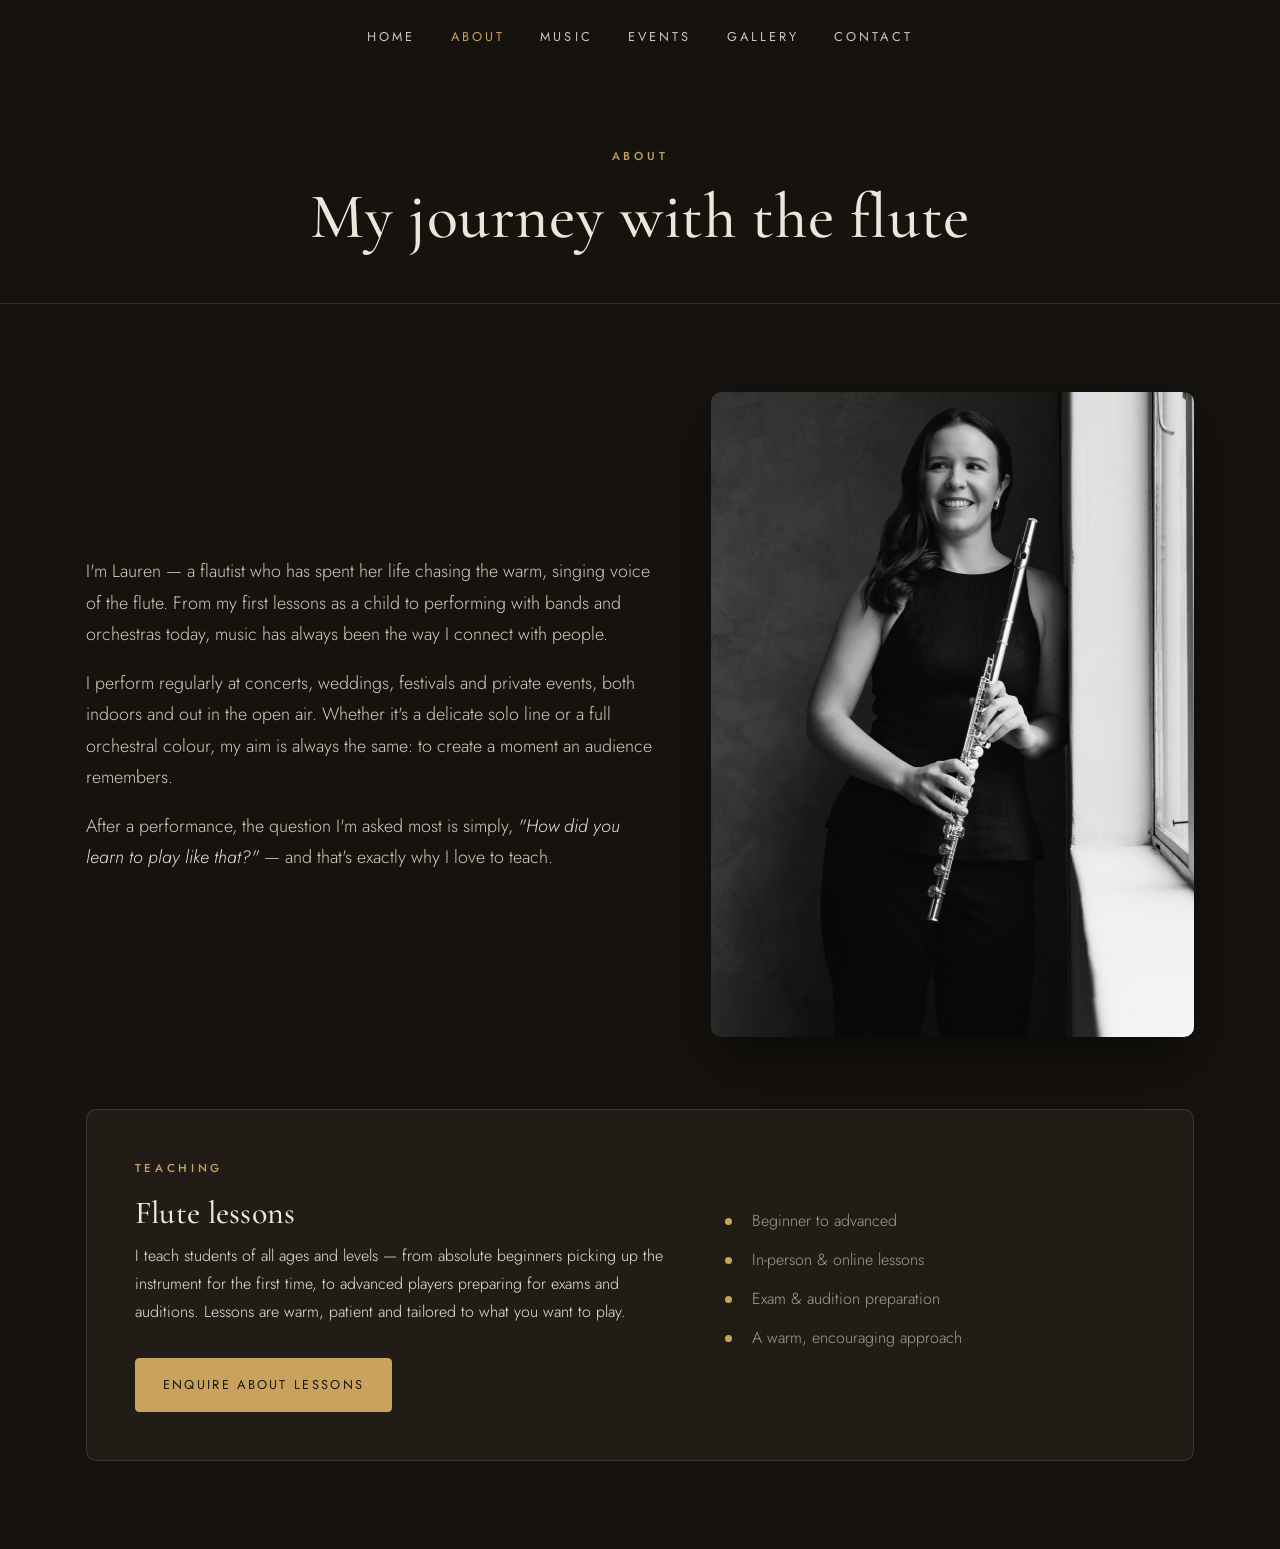
==== commit 9320e661: "Remove the footer nav — the top nav is already there Drop the duplicate wordmark + nav + copyright b" ====
--- a/about.html
+++ b/about.html
@@ -93,20 +93,6 @@
     </section>
   </main>
 
-  <footer class="site-footer">
-    <div class="container footer-inner">
-      <span class="brand">Lauren Gorman</span>
-      <nav class="footer-nav" aria-label="Footer">
-        <a href="about.html">About</a>
-        <a href="music.html">Music</a>
-        <a href="events.html">Events</a>
-        <a href="gallery.html">Gallery</a>
-        <a href="contact.html">Contact</a>
-      </nav>
-      <p class="copyright">© <span id="year"></span> Lauren Gorman. All rights reserved.</p>
-    </div>
-  </footer>
-
   <script src="assets/js/main.js"></script>
 </body>
 </html>
--- a/assets/css/style.css
+++ b/assets/css/style.css
@@ -136,70 +136,44 @@
   position: fixed;
   top: 0; left: 0; right: 0;
   z-index: 50;
-  padding: 0.7rem 0;
-  background: rgba(22, 19, 15, 0.65);
-  backdrop-filter: saturate(140%) blur(12px);
-  -webkit-backdrop-filter: saturate(140%) blur(12px);
-  border-bottom: 1px solid transparent;
-  transition: background var(--dur) var(--ease), border-color var(--dur) var(--ease);
-}
-.site-header.scrolled {
-  background: rgba(22, 19, 15, 0.88);
-  border-bottom-color: var(--line);
+  padding: 1.2rem 0;
+  background: transparent;
+  border: 0;
 }
 .header-inner {
   display: flex;
   align-items: center;
-  justify-content: space-between;
+  justify-content: center;   /* centered nav like Cassie */
+  position: relative;
 }
 .brand {
-  font-family: var(--serif);
-  font-size: 1.55rem;
-  font-weight: 600;
-  letter-spacing: 0.02em;
-  color: var(--text);
-}
-.nav { display: flex; gap: 0.3rem; }
+  /* Hidden — Cassie-style; the hero name is the wordmark on Home */
+  display: none;
+}
+.nav { display: flex; gap: 2.2rem; }
 .nav a {
   font-family: var(--sans);
-  font-size: 0.85rem;
-  font-weight: 500;
-  letter-spacing: 0.14em;
+  font-size: 0.8rem;
+  font-weight: 400;
+  letter-spacing: 0.24em;
   text-transform: uppercase;
   color: var(--text);
-  padding: 0.7rem 1.05rem;
-  border-radius: 999px;
-  position: relative;
-  opacity: 0.9;
-  transition: color var(--dur) var(--ease),
-              background var(--dur) var(--ease),
-              opacity var(--dur) var(--ease),
-              transform var(--dur) var(--ease-out);
-}
-.nav a:hover {
-  color: var(--accent);
-  background: rgba(201, 163, 94, 0.10);
+  padding: 0.4rem 0;
+  opacity: 0.85;
+  transition: color var(--dur) var(--ease), opacity var(--dur) var(--ease);
+}
+.nav a:hover,
+.nav a.active {
+  color: var(--accent);
   opacity: 1;
-  transform: translateY(-1px);
-}
-.nav a.active {
-  color: var(--accent);
-  opacity: 1;
-  background: rgba(201, 163, 94, 0.12);
-}
-.nav a.active::before {
-  content: "";
-  position: absolute;
-  left: 50%;
-  bottom: 3px;
-  transform: translateX(-50%);
-  width: 5px; height: 5px;
-  border-radius: 50%;
-  background: var(--accent);
 }
 
 .nav-toggle {
   display: none;
+  position: absolute;
+  right: 1.6rem;
+  top: 50%;
+  transform: translateY(-50%);
   flex-direction: column;
   gap: 5px;
   background: none;
@@ -231,30 +205,46 @@
   text-align: center;
   background: var(--bg);
 }
+/* Blurred, zoomed copy of the cover fills the whole hero — makes the
+   letterbox area on either side of the crisp portrait look like a
+   soft extension of the photo, not a separate dark panel. */
+.hero::before {
+  content: "";
+  position: absolute;
+  inset: 0;
+  background: url("../img/cover.jpg") center/cover no-repeat;
+  filter: blur(16px) brightness(0.92);
+  transform: scale(1.08);
+  z-index: 0;
+}
 .hero-image {
   position: absolute;
-  inset: 0;
-  width: 100%;
+  top: 50%;
+  left: 50%;
+  /* scale(1.1) makes Lauren ~10% bigger so she doesn't feel small in the blur zone */
+  transform: translate(-50%, -50%) scale(1.1);
   height: 100%;
-  object-fit: contain;       /* show the whole photo, no cropping */
-  object-position: center;
-  background: var(--bg);     /* dark flanks on the sides */
-  z-index: 0;
+  width: auto;
+  max-width: 100%;
+  max-height: 100%;
+  z-index: 1;
+  /* Feather the left/right edges into the blurred backdrop */
+  -webkit-mask-image: linear-gradient(to right, transparent 0%, #000 7%, #000 93%, transparent 100%);
+          mask-image: linear-gradient(to right, transparent 0%, #000 7%, #000 93%, transparent 100%);
 }
 .hero::after {
   content: "";
   position: absolute;
   inset: 0;
-  z-index: 1;
-  background:
-    radial-gradient(ellipse at center, rgba(15,12,9,0.35) 0%, rgba(15,12,9,0.7) 90%),
-    linear-gradient(to bottom, rgba(15,12,9,0.35) 0%, rgba(15,12,9,0.6) 100%);
+  z-index: 2;
+  /* Soft vignette on the edges, near-transparent in the middle */
+  background: radial-gradient(ellipse at center, rgba(15,12,9,0.05) 25%, rgba(15,12,9,0.45) 100%);
 }
 .hero-content {
   position: relative;
-  z-index: 2;
+  z-index: 3;
   padding: calc(var(--header-h) + 1rem) 1.6rem 2rem;
-  max-width: 900px;
+  max-width: 640px;   /* keep name comfortably inside the crisp image */
 }
 .hero .eyebrow {
   color: var(--accent);
@@ -262,12 +252,34 @@
 }
 .hero h1 {
   font-family: var(--serif);
-  font-size: clamp(3.4rem, 9vw, 7rem);
+  font-size: clamp(3rem, 6.5vw, 6rem);
   line-height: 1.02;
   color: #fff;
-  margin: 0 0 1rem;
+  margin: 0;
   letter-spacing: 0.01em;
-  text-shadow: 0 4px 40px rgba(0, 0, 0, 0.35);
+  text-shadow: 0 2px 18px rgba(0, 0, 0, 0.55), 0 6px 40px rgba(0, 0, 0, 0.35);
+  white-space: nowrap;   /* Lauren Gorman stays on one line */
+}
+
+/* Social icon row at the bottom of the hero */
+.hero-social {
+  position: absolute;
+  bottom: 2rem;
+  left: 50%;
+  transform: translateX(-50%);
+  z-index: 3;
+  display: flex;
+  gap: 1.4rem;
+}
+.hero-social a {
+  color: rgba(255, 255, 255, 0.85);
+  transition: color var(--dur) var(--ease), transform var(--dur) var(--ease-out);
+  display: inline-flex;
+  padding: 0.4rem;
+}
+.hero-social a:hover {
+  color: var(--accent);
+  transform: translateY(-3px);
 }
 .hero .hero-sub {
   font-family: var(--sans);
@@ -634,7 +646,11 @@
    Responsive
    ========================================================= */
 @media (max-width: 900px) {
-  /* Hero: object-position stays centered when using contain */
+  /* Hero on mobile: image fills the width, so feather the top/bottom edges instead */
+  .hero-image {
+    -webkit-mask-image: linear-gradient(to bottom, transparent 0%, #000 8%, #000 92%, transparent 100%);
+            mask-image: linear-gradient(to bottom, transparent 0%, #000 8%, #000 92%, transparent 100%);
+  }
 
   .about-grid,
   .lessons-grid,
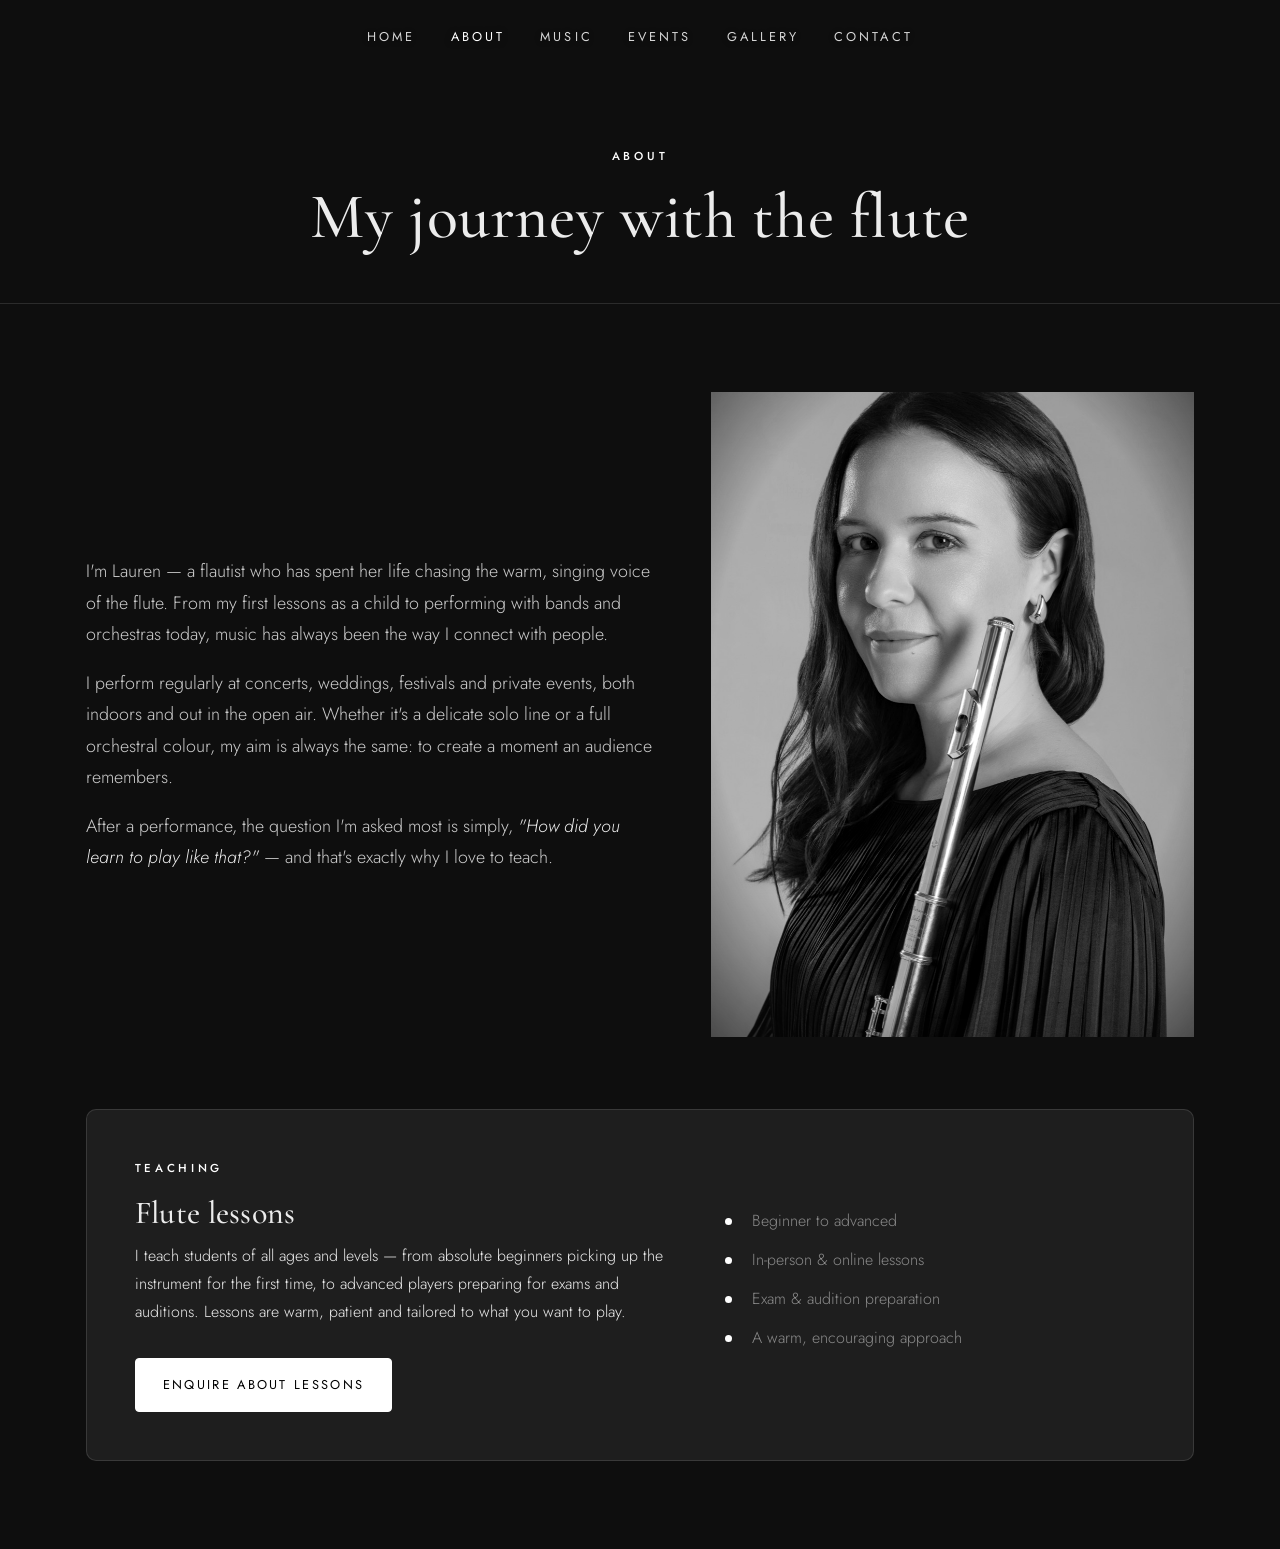
==== commit 323ce437: "Shift palette to monochrome B&W and blend the About portrait into black - Global palette: warm charc" ====
--- a/about.html
+++ b/about.html
@@ -64,7 +64,7 @@
           </div>
 
           <div class="about-portrait reveal">
-            <img src="assets/img/about-portrait.jpg" alt="Lauren Gorman with her flute" />
+            <img src="assets/img/gallery-5.jpg" alt="Lauren Gorman with her flute" />
           </div>
         </div>
 
--- a/assets/css/style.css
+++ b/assets/css/style.css
@@ -4,18 +4,18 @@
    ========================================================= */
 
 :root {
-  /* Palette */
-  --bg:         #16130f;   /* near-black charcoal        */
-  --bg-alt:     #1c1813;   /* alternating section        */
-  --surface:    #211c16;   /* cards / inputs / raised    */
-  --surface-2:  #2b251d;   /* hover / stronger raised    */
-  --text:       #ece6db;   /* warm off-white             */
-  --text-2:     #d4cbb8;
-  --muted:      #a89f90;
-  --line:       rgba(236, 230, 219, 0.13);
-  --line-2:     rgba(236, 230, 219, 0.22);
-  --accent:     #c9a35e;   /* antique gold               */
-  --accent-dk:  #b08842;
+  /* Palette — monochrome to match the B&W hero */
+  --bg:         #0e0e0e;   /* deep black                 */
+  --bg-alt:     #171717;   /* alternating section        */
+  --surface:    #1e1e1e;   /* cards / inputs / raised    */
+  --surface-2:  #282828;   /* hover / stronger raised    */
+  --text:       #ececec;   /* near-white                 */
+  --text-2:     #cccccc;
+  --muted:      #8a8a8a;
+  --line:       rgba(236, 236, 236, 0.13);
+  --line-2:     rgba(236, 236, 236, 0.22);
+  --accent:     #ffffff;   /* pure white for accents     */
+  --accent-dk:  #cfcfcf;
   --white:      #ffffff;
 
   /* Fonts */
@@ -107,7 +107,7 @@
 
 .btn-primary {
   background: var(--accent);
-  color: #1a1610;
+  color: #000;
   border-color: var(--accent);
 }
 .btn-primary:hover { background: var(--accent-dk); border-color: var(--accent-dk); }
@@ -159,7 +159,8 @@
   text-transform: uppercase;
   color: var(--text);
   padding: 0.4rem 0;
-  opacity: 0.85;
+  opacity: 0.9;
+  text-shadow: 0 1px 6px rgba(0, 0, 0, 0.6);
   transition: color var(--dur) var(--ease), opacity var(--dur) var(--ease);
 }
 .nav a:hover,
@@ -237,8 +238,11 @@
   position: absolute;
   inset: 0;
   z-index: 2;
-  /* Soft vignette on the edges, near-transparent in the middle */
-  background: radial-gradient(ellipse at center, rgba(15,12,9,0.05) 25%, rgba(15,12,9,0.45) 100%);
+  /* Top gradient keeps the nav readable over bright parts of the photo,
+     plus a soft vignette on the edges. */
+  background:
+    linear-gradient(to bottom, rgba(0,0,0,0.55) 0%, rgba(0,0,0,0) 18%),
+    radial-gradient(ellipse at center, rgba(0,0,0,0.05) 25%, rgba(0,0,0,0.45) 100%);
 }
 .hero-content {
   position: relative;
@@ -341,10 +345,13 @@
 }
 .about-portrait img {
   width: 100%;
-  border-radius: var(--radius-lg);
-  box-shadow: var(--shadow);
   aspect-ratio: 3 / 4;
   object-fit: cover;
+  object-position: 50% 30%;    /* tighter framing: face + flute + hands */
+  filter: grayscale(1) contrast(1.03);
+  /* Soft radial fade so the image edges dissolve into the black background */
+  -webkit-mask-image: radial-gradient(ellipse 90% 90% at 50% 45%, #000 55%, transparent 100%);
+          mask-image: radial-gradient(ellipse 90% 90% at 50% 45%, #000 55%, transparent 100%);
 }
 .about-body h2 { font-size: clamp(2rem, 4vw, 2.6rem); margin-bottom: 1.3rem; }
 .about-body p { font-size: 1.12rem; color: var(--text-2); }
@@ -411,7 +418,7 @@
   transition: background var(--dur) var(--ease);
 }
 .event:first-child { border-top: 1px solid var(--line); }
-.event:hover { background: rgba(201, 163, 94, 0.05); }
+.event:hover { background: rgba(255, 255, 255, 0.05); }
 .event-date {
   display: flex;
   flex-direction: column;
@@ -537,7 +544,7 @@
   outline: none;
   border-color: var(--accent);
   background: var(--surface-2);
-  box-shadow: 0 0 0 3px rgba(201,163,94,0.15);
+  box-shadow: 0 0 0 3px rgba(255,255,255,0.15);
 }
 textarea { resize: vertical; }
 
@@ -640,7 +647,7 @@
 .reveal-stagger.in-view > *:nth-child(5) { transition-delay: 0.41s; }
 .reveal-stagger.in-view > *:nth-child(6) { transition-delay: 0.50s; }
 
-::selection { background: rgba(201, 163, 94, 0.28); color: var(--text); }
+::selection { background: rgba(255, 255, 255, 0.28); color: var(--text); }
 
 /* =========================================================
    Responsive
@@ -680,7 +687,7 @@
   .nav-toggle { display: flex; }
 
   /* Header always solid on mobile */
-  .site-header { background: rgba(22, 19, 15, 0.9); border-bottom-color: var(--line); }
+  .site-header { background: rgba(14, 14, 14, 0.9); border-bottom-color: var(--line); }
 }
 
 @media (max-width: 560px) {
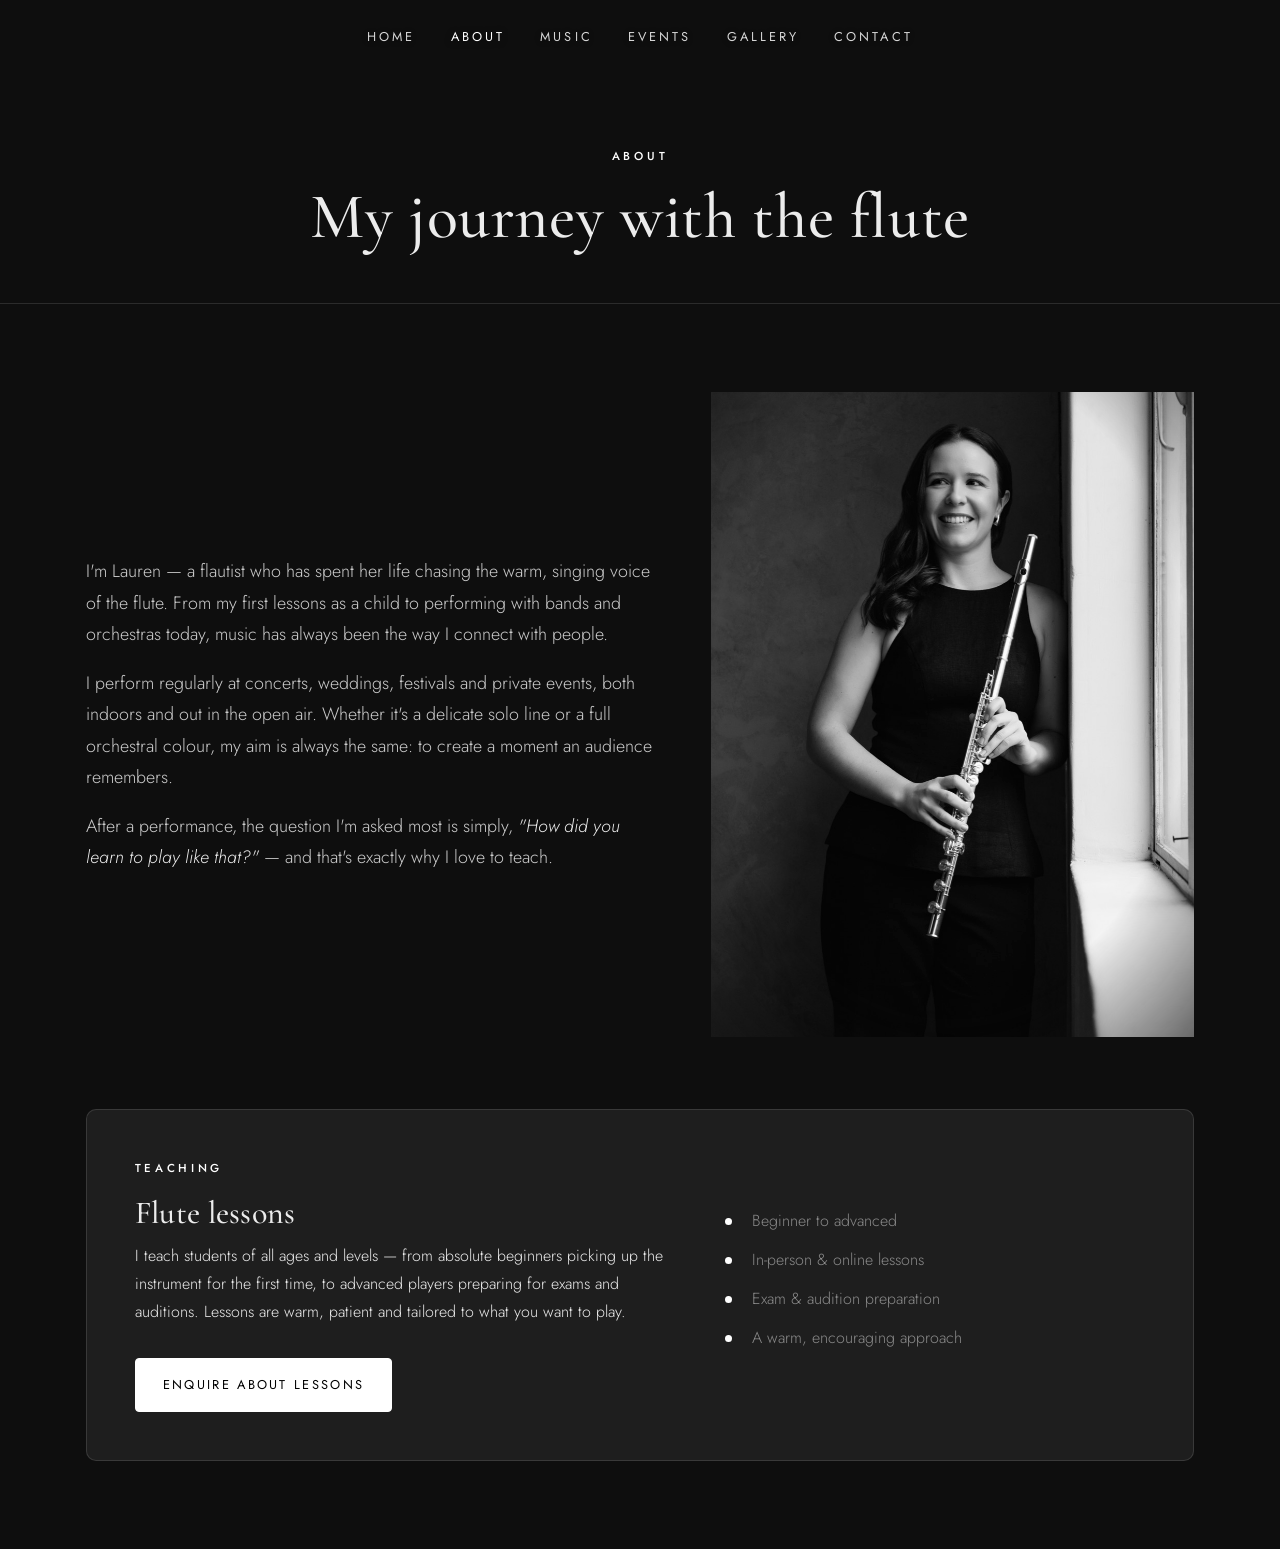
==== commit 48d164da: "Restore original About portrait (Lauren by the window) Co-Authored-By: Claude Opus 4.7 <noreply@anth" ====
--- a/about.html
+++ b/about.html
@@ -64,7 +64,7 @@
           </div>
 
           <div class="about-portrait reveal">
-            <img src="assets/img/gallery-5.jpg" alt="Lauren Gorman with her flute" />
+            <img src="assets/img/about-portrait.jpg" alt="Lauren Gorman with her flute" />
           </div>
         </div>
 
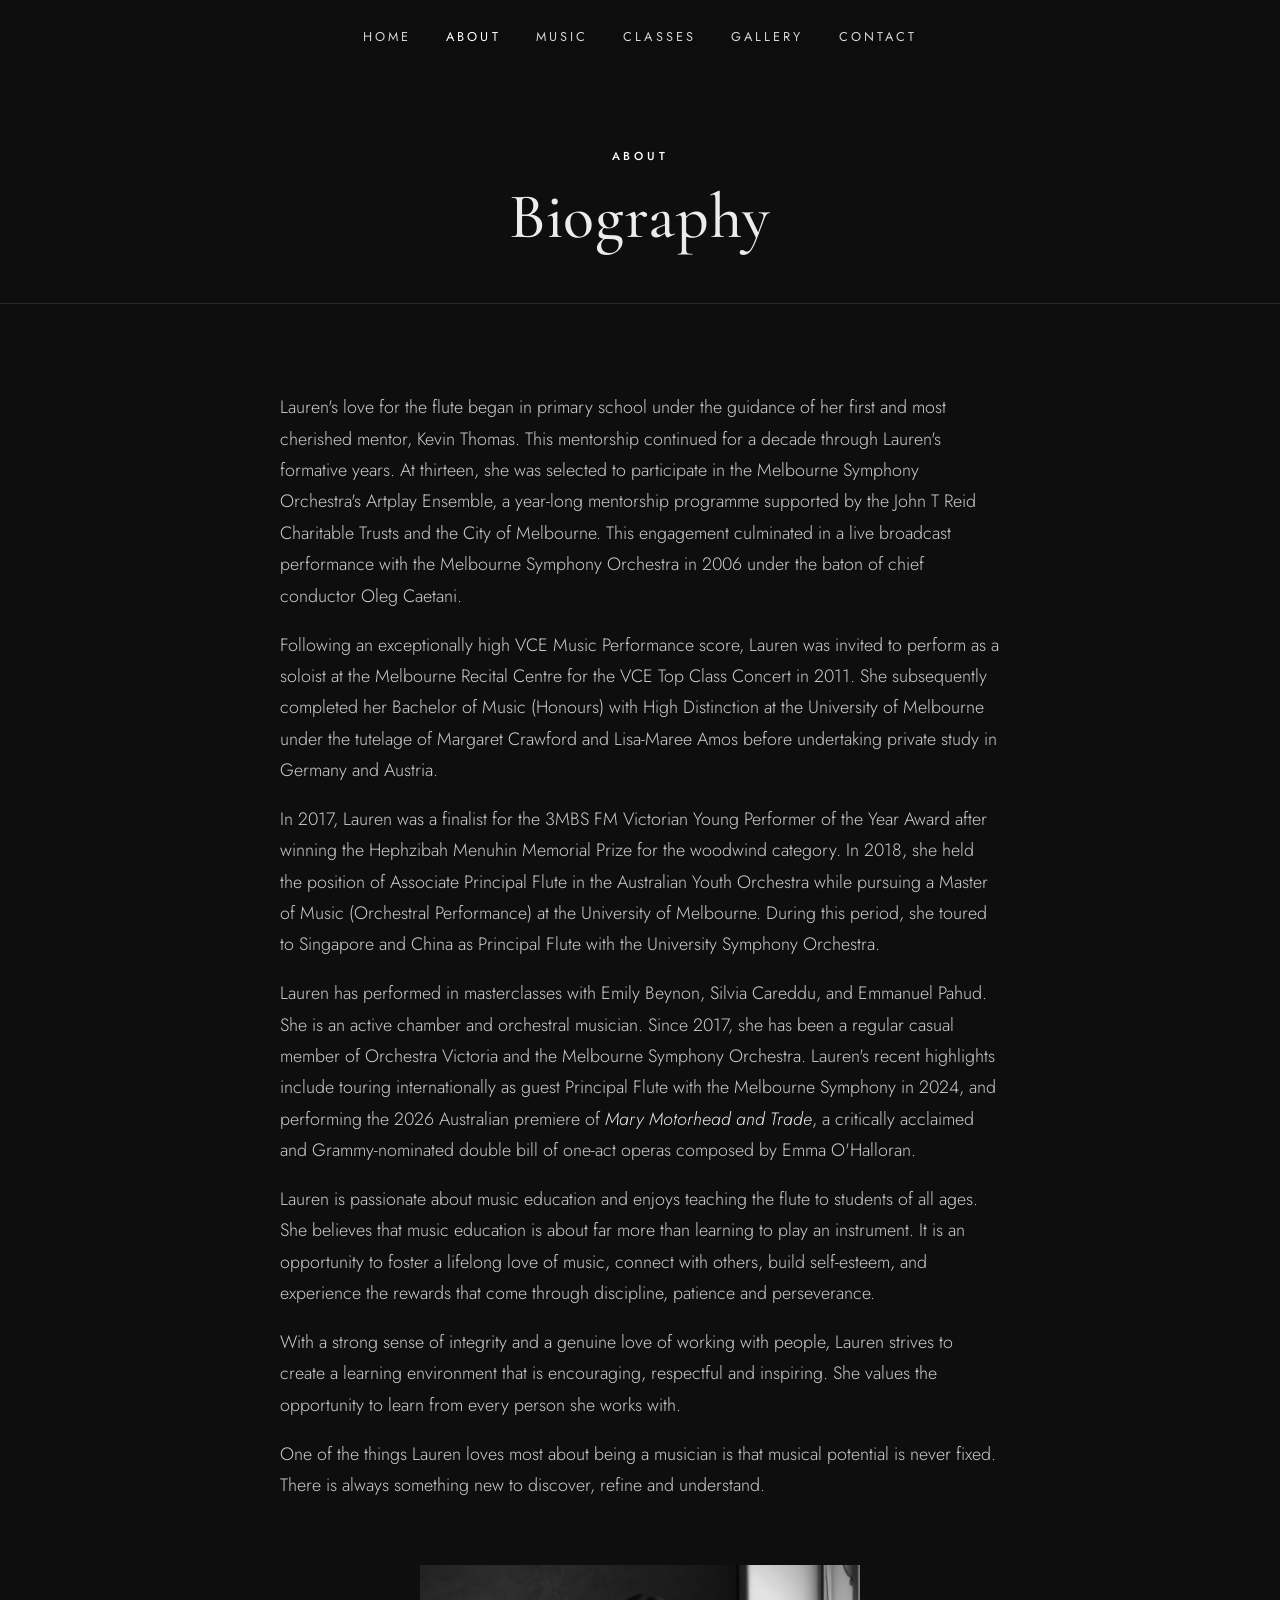
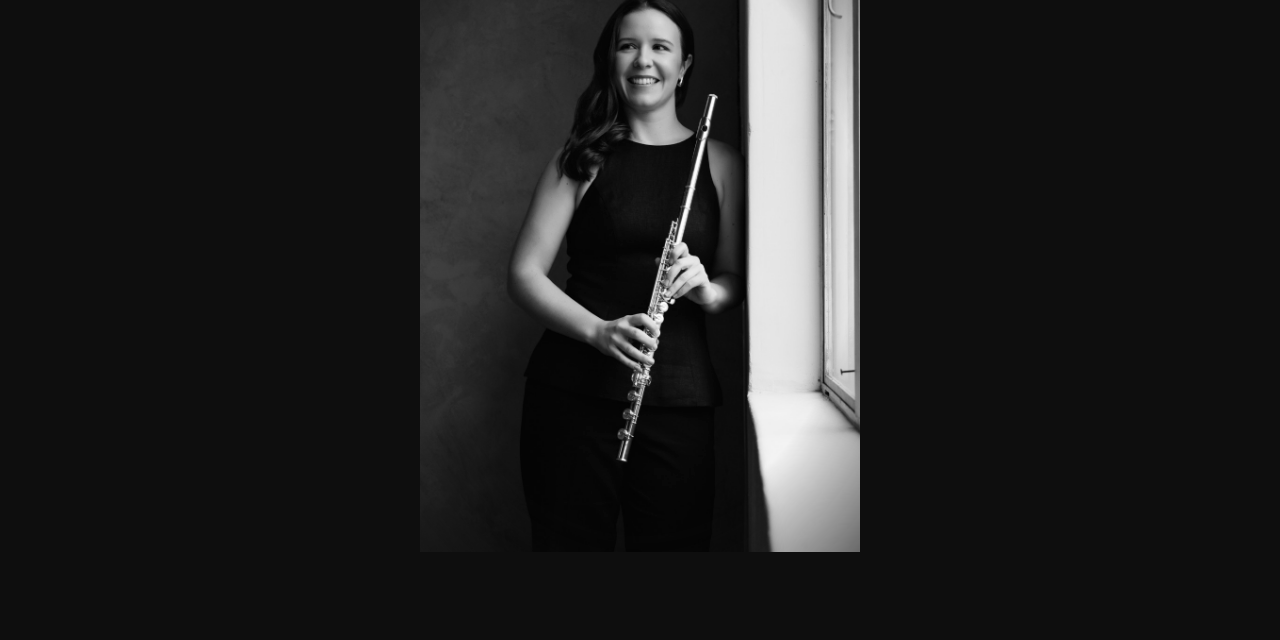
==== commit f92389f4: "Restructure: add Classes page, merge Events into Music, real About bio - New Classes page (classes.h" ====
--- a/about.html
+++ b/about.html
@@ -21,7 +21,7 @@
         <a href="index.html">Home</a>
         <a href="about.html" class="active">About</a>
         <a href="music.html">Music</a>
-        <a href="events.html">Events</a>
+        <a href="classes.html">Classes</a>
         <a href="gallery.html">Gallery</a>
         <a href="contact.html">Contact</a>
       </nav>
@@ -35,7 +35,7 @@
     <div class="page-header">
       <div class="container">
         <p class="eyebrow">About</p>
-        <h1>My journey with the flute</h1>
+        <h1>Biography</h1>
       </div>
     </div>
 
@@ -43,50 +43,69 @@
       <div class="container">
         <div class="about-grid">
           <div class="about-body reveal">
-            <!-- TODO: replace this bio with your own words. -->
             <p>
-              I'm Lauren — a flautist who has spent her life chasing the warm,
-              singing voice of the flute. From my first lessons as a child to
-              performing with bands and orchestras today, music has always been
-              the way I connect with people.
+              Lauren's love for the flute began in primary school under the guidance
+              of her first and most cherished mentor, Kevin Thomas. This mentorship
+              continued for a decade through Lauren's formative years. At thirteen,
+              she was selected to participate in the Melbourne Symphony Orchestra's
+              Artplay Ensemble, a year-long mentorship programme supported by the
+              John T Reid Charitable Trusts and the City of Melbourne. This
+              engagement culminated in a live broadcast performance with the
+              Melbourne Symphony Orchestra in 2006 under the baton of chief
+              conductor Oleg Caetani.
             </p>
             <p>
-              I perform regularly at concerts, weddings, festivals and private
-              events, both indoors and out in the open air. Whether it's a
-              delicate solo line or a full orchestral colour, my aim is always
-              the same: to create a moment an audience remembers.
+              Following an exceptionally high VCE Music Performance score, Lauren
+              was invited to perform as a soloist at the Melbourne Recital Centre
+              for the VCE Top Class Concert in 2011. She subsequently completed her
+              Bachelor of Music (Honours) with High Distinction at the University
+              of Melbourne under the tutelage of Margaret Crawford and Lisa-Maree
+              Amos before undertaking private study in Germany and Austria.
             </p>
             <p>
-              After a performance, the question I'm asked most is simply,
-              <em>"How did you learn to play like that?"</em> — and that's exactly
-              why I love to teach.
+              In 2017, Lauren was a finalist for the 3MBS FM Victorian Young
+              Performer of the Year Award after winning the Hephzibah Menuhin
+              Memorial Prize for the woodwind category. In 2018, she held the
+              position of Associate Principal Flute in the Australian Youth
+              Orchestra while pursuing a Master of Music (Orchestral Performance)
+              at the University of Melbourne. During this period, she toured to
+              Singapore and China as Principal Flute with the University Symphony
+              Orchestra.
+            </p>
+            <p>
+              Lauren has performed in masterclasses with Emily Beynon, Silvia
+              Careddu, and Emmanuel Pahud. She is an active chamber and orchestral
+              musician. Since 2017, she has been a regular casual member of
+              Orchestra Victoria and the Melbourne Symphony Orchestra. Lauren's
+              recent highlights include touring internationally as guest Principal
+              Flute with the Melbourne Symphony in 2024, and performing the 2026
+              Australian premiere of <em>Mary Motorhead and Trade</em>, a critically
+              acclaimed and Grammy-nominated double bill of one-act operas composed
+              by Emma O'Halloran.
+            </p>
+            <p>
+              Lauren is passionate about music education and enjoys teaching the
+              flute to students of all ages. She believes that music education is
+              about far more than learning to play an instrument. It is an
+              opportunity to foster a lifelong love of music, connect with others,
+              build self-esteem, and experience the rewards that come through
+              discipline, patience and perseverance.
+            </p>
+            <p>
+              With a strong sense of integrity and a genuine love of working with
+              people, Lauren strives to create a learning environment that is
+              encouraging, respectful and inspiring. She values the opportunity to
+              learn from every person she works with.
+            </p>
+            <p>
+              One of the things Lauren loves most about being a musician is that
+              musical potential is never fixed. There is always something new to
+              discover, refine and understand.
             </p>
           </div>
 
           <div class="about-portrait reveal">
             <img src="assets/img/about-portrait.jpg" alt="Lauren Gorman with her flute" />
-          </div>
-        </div>
-
-        <div class="lessons reveal" id="lessons">
-          <div class="lessons-grid">
-            <div>
-              <p class="eyebrow">Teaching</p>
-              <h3>Flute lessons</h3>
-              <p>
-                I teach students of all ages and levels — from absolute beginners
-                picking up the instrument for the first time, to advanced players
-                preparing for exams and auditions. Lessons are warm, patient and
-                tailored to what you want to play.
-              </p>
-              <a href="contact.html" class="btn btn-primary" style="margin-top:1rem">Enquire about lessons</a>
-            </div>
-            <ul class="tick-list">
-              <li>Beginner to advanced</li>
-              <li>In-person &amp; online lessons</li>
-              <li>Exam &amp; audition preparation</li>
-              <li>A warm, encouraging approach</li>
-            </ul>
           </div>
         </div>
       </div>
--- a/assets/css/style.css
+++ b/assets/css/style.css
@@ -338,16 +338,19 @@
 
 /* ---------- About ---------- */
 .about-grid {
-  display: grid;
-  grid-template-columns: 1fr 0.85fr;
-  gap: 3.5rem;
-  align-items: center;
+  display: block;
+  max-width: 720px;
+  margin: 0 auto;
+}
+.about-portrait {
+  max-width: 440px;
+  margin: 4rem auto 0;
 }
 .about-portrait img {
   width: 100%;
   aspect-ratio: 3 / 4;
   object-fit: cover;
-  object-position: 50% 30%;    /* tighter framing: face + flute + hands */
+  object-position: 50% 30%;
   filter: grayscale(1) contrast(1.03);
   /* Soft radial fade so the image edges dissolve into the black background */
   -webkit-mask-image: radial-gradient(ellipse 90% 90% at 50% 45%, #000 55%, transparent 100%);
@@ -653,10 +656,22 @@
    Responsive
    ========================================================= */
 @media (max-width: 900px) {
-  /* Hero on mobile: image fills the width, so feather the top/bottom edges instead */
+  /* Hero on mobile: single full-screen image (no blurred backdrop) */
+  .hero::before { display: none; }
   .hero-image {
-    -webkit-mask-image: linear-gradient(to bottom, transparent 0%, #000 8%, #000 92%, transparent 100%);
-            mask-image: linear-gradient(to bottom, transparent 0%, #000 8%, #000 92%, transparent 100%);
+    position: absolute;
+    inset: 0;
+    top: 0;
+    left: 0;
+    width: 100%;
+    height: 100%;
+    max-width: none;
+    max-height: none;
+    object-fit: cover;
+    object-position: 30% center;   /* keep Lauren well in frame */
+    transform: none;
+    -webkit-mask-image: none;
+            mask-image: none;
   }
 
   .about-grid,
@@ -683,24 +698,24 @@
     transition: transform 0.4s var(--ease-out);
   }
   .nav.open { transform: translateX(0); }
-  .nav a { font-size: 1rem; opacity: 1; }
+  .nav a { font-size: 1rem; opacity: 1; text-shadow: none; }
   .nav-toggle { display: flex; }
-
-  /* Header always solid on mobile */
-  .site-header { background: rgba(14, 14, 14, 0.9); border-bottom-color: var(--line); }
+  /* Give the hamburger a soft dark backing so it's visible over bright parts of the photo */
+  .nav-toggle span { box-shadow: 0 1px 3px rgba(0, 0, 0, 0.6); }
 }
 
 @media (max-width: 560px) {
-  .section { padding: 4.5rem 0; }
-  .container { padding: 0 1.3rem; }
+  .section { padding: 3rem 0; }
+  .container { padding: 0 1.2rem; }
   .lessons { padding: 2rem 1.5rem; }
 
-  .event { gap: 1.2rem; padding: 1.5rem 0; }
-  .event-date { width: 64px; height: 64px; }
-  .event-date .day { font-size: 1.55rem; }
-  .event-info h3 { font-size: 1.28rem; }
-  .event-meta { font-size: 0.74rem; }
-  .event-info p:last-child { font-size: 0.92rem; }
+  .event { gap: 1rem; padding: 1.3rem 0; align-items: flex-start; }
+  .event-date { width: 58px; height: 58px; }
+  .event-date .day { font-size: 1.4rem; }
+  .event-date .mon { font-size: 0.62rem; }
+  .event-info h3 { font-size: 1.2rem; margin-bottom: 0.3rem; }
+  .event-meta { font-size: 0.7rem; letter-spacing: 0.04em; line-height: 1.5; margin-bottom: 0.35rem; }
+  .event-info p:last-child { font-size: 0.85rem; line-height: 1.5; }
 
   .gallery-grid { grid-template-columns: 1fr 1fr; gap: 0.7rem; }
 
@@ -713,9 +728,11 @@
   .hero h1 { font-size: clamp(2.8rem, 12vw, 3.6rem); line-height: 1.06; }
   .hero .hero-sub { font-size: 0.7rem; letter-spacing: 0.24em; margin-top: 0.9rem; }
 
-  /* Page header mobile */
-  .page-header { padding: calc(var(--header-h) + 2.4rem) 0 2.2rem; }
-  .page-header .sub { font-size: 0.98rem; }
+  /* Page header mobile — tighten so it fits without pushing content way down */
+  .page-header { padding: calc(var(--header-h) + 1.6rem) 0 1.8rem; }
+  .page-header h1 { font-size: clamp(1.9rem, 8.5vw, 2.6rem); line-height: 1.15; }
+  .page-header .eyebrow { margin-bottom: 0.6rem; font-size: 0.66rem; letter-spacing: 0.28em; }
+  .page-header .sub { font-size: 0.95rem; margin-top: 0.7rem; }
 }
 
 /* Reduced motion */
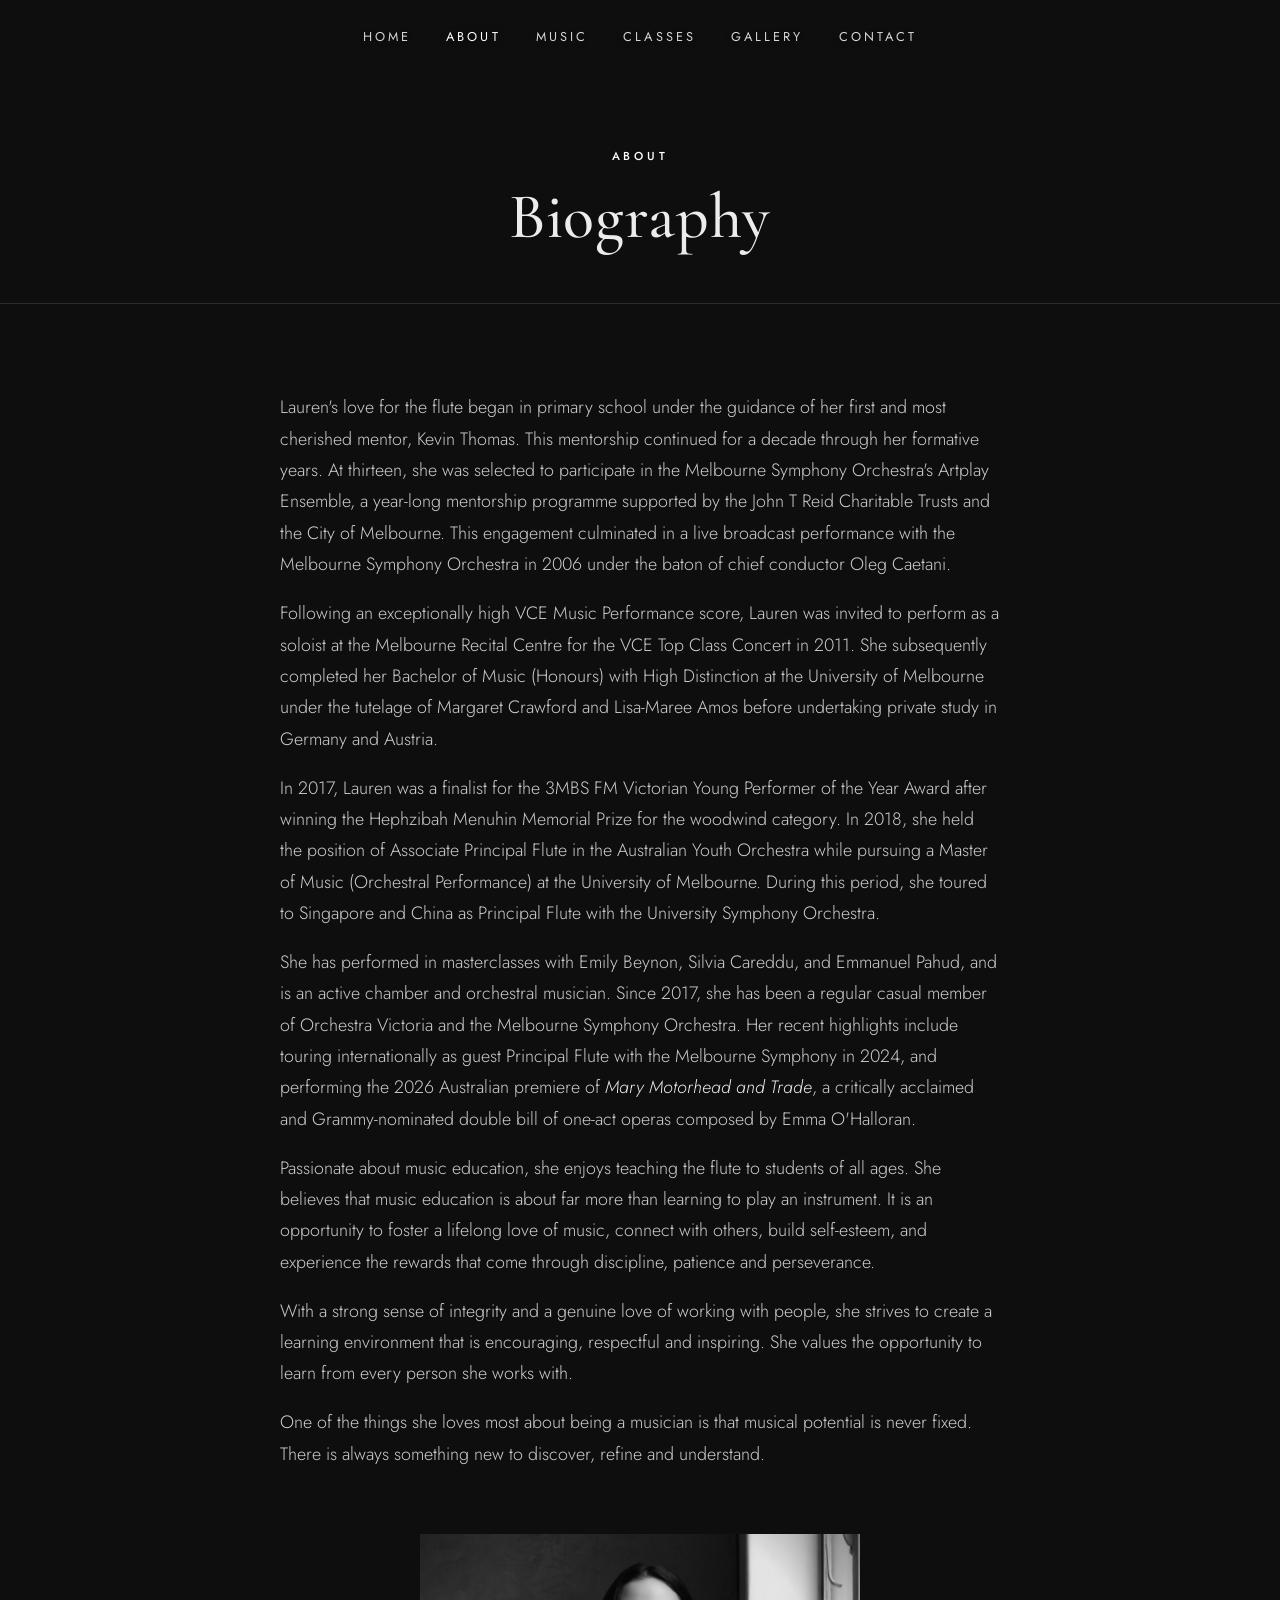
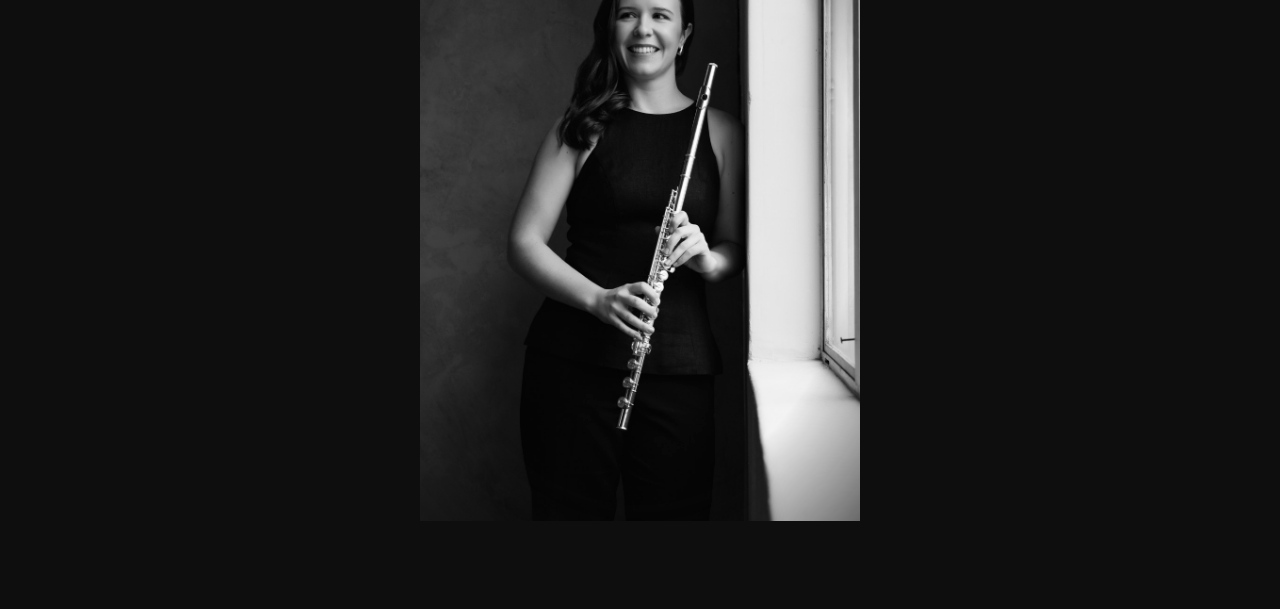
==== commit 8ea2bc27: "Vary paragraph openings in About bio so not every one starts with "Lauren" Same content, same facts," ====
--- a/about.html
+++ b/about.html
@@ -46,8 +46,8 @@
             <p>
               Lauren's love for the flute began in primary school under the guidance
               of her first and most cherished mentor, Kevin Thomas. This mentorship
-              continued for a decade through Lauren's formative years. At thirteen,
-              she was selected to participate in the Melbourne Symphony Orchestra's
+              continued for a decade through her formative years. At thirteen, she
+              was selected to participate in the Melbourne Symphony Orchestra's
               Artplay Ensemble, a year-long mentorship programme supported by the
               John T Reid Charitable Trusts and the City of Melbourne. This
               engagement culminated in a live broadcast performance with the
@@ -73,32 +73,32 @@
               Orchestra.
             </p>
             <p>
-              Lauren has performed in masterclasses with Emily Beynon, Silvia
-              Careddu, and Emmanuel Pahud. She is an active chamber and orchestral
-              musician. Since 2017, she has been a regular casual member of
-              Orchestra Victoria and the Melbourne Symphony Orchestra. Lauren's
-              recent highlights include touring internationally as guest Principal
-              Flute with the Melbourne Symphony in 2024, and performing the 2026
-              Australian premiere of <em>Mary Motorhead and Trade</em>, a critically
-              acclaimed and Grammy-nominated double bill of one-act operas composed
-              by Emma O'Halloran.
+              She has performed in masterclasses with Emily Beynon, Silvia Careddu,
+              and Emmanuel Pahud, and is an active chamber and orchestral musician.
+              Since 2017, she has been a regular casual member of Orchestra Victoria
+              and the Melbourne Symphony Orchestra. Her recent highlights include
+              touring internationally as guest Principal Flute with the Melbourne
+              Symphony in 2024, and performing the 2026 Australian premiere of
+              <em>Mary Motorhead and Trade</em>, a critically acclaimed and
+              Grammy-nominated double bill of one-act operas composed by Emma
+              O'Halloran.
             </p>
             <p>
-              Lauren is passionate about music education and enjoys teaching the
-              flute to students of all ages. She believes that music education is
-              about far more than learning to play an instrument. It is an
-              opportunity to foster a lifelong love of music, connect with others,
-              build self-esteem, and experience the rewards that come through
-              discipline, patience and perseverance.
+              Passionate about music education, she enjoys teaching the flute to
+              students of all ages. She believes that music education is about far
+              more than learning to play an instrument. It is an opportunity to
+              foster a lifelong love of music, connect with others, build
+              self-esteem, and experience the rewards that come through discipline,
+              patience and perseverance.
             </p>
             <p>
               With a strong sense of integrity and a genuine love of working with
-              people, Lauren strives to create a learning environment that is
+              people, she strives to create a learning environment that is
               encouraging, respectful and inspiring. She values the opportunity to
               learn from every person she works with.
             </p>
             <p>
-              One of the things Lauren loves most about being a musician is that
+              One of the things she loves most about being a musician is that
               musical potential is never fixed. There is always something new to
               discover, refine and understand.
             </p>
